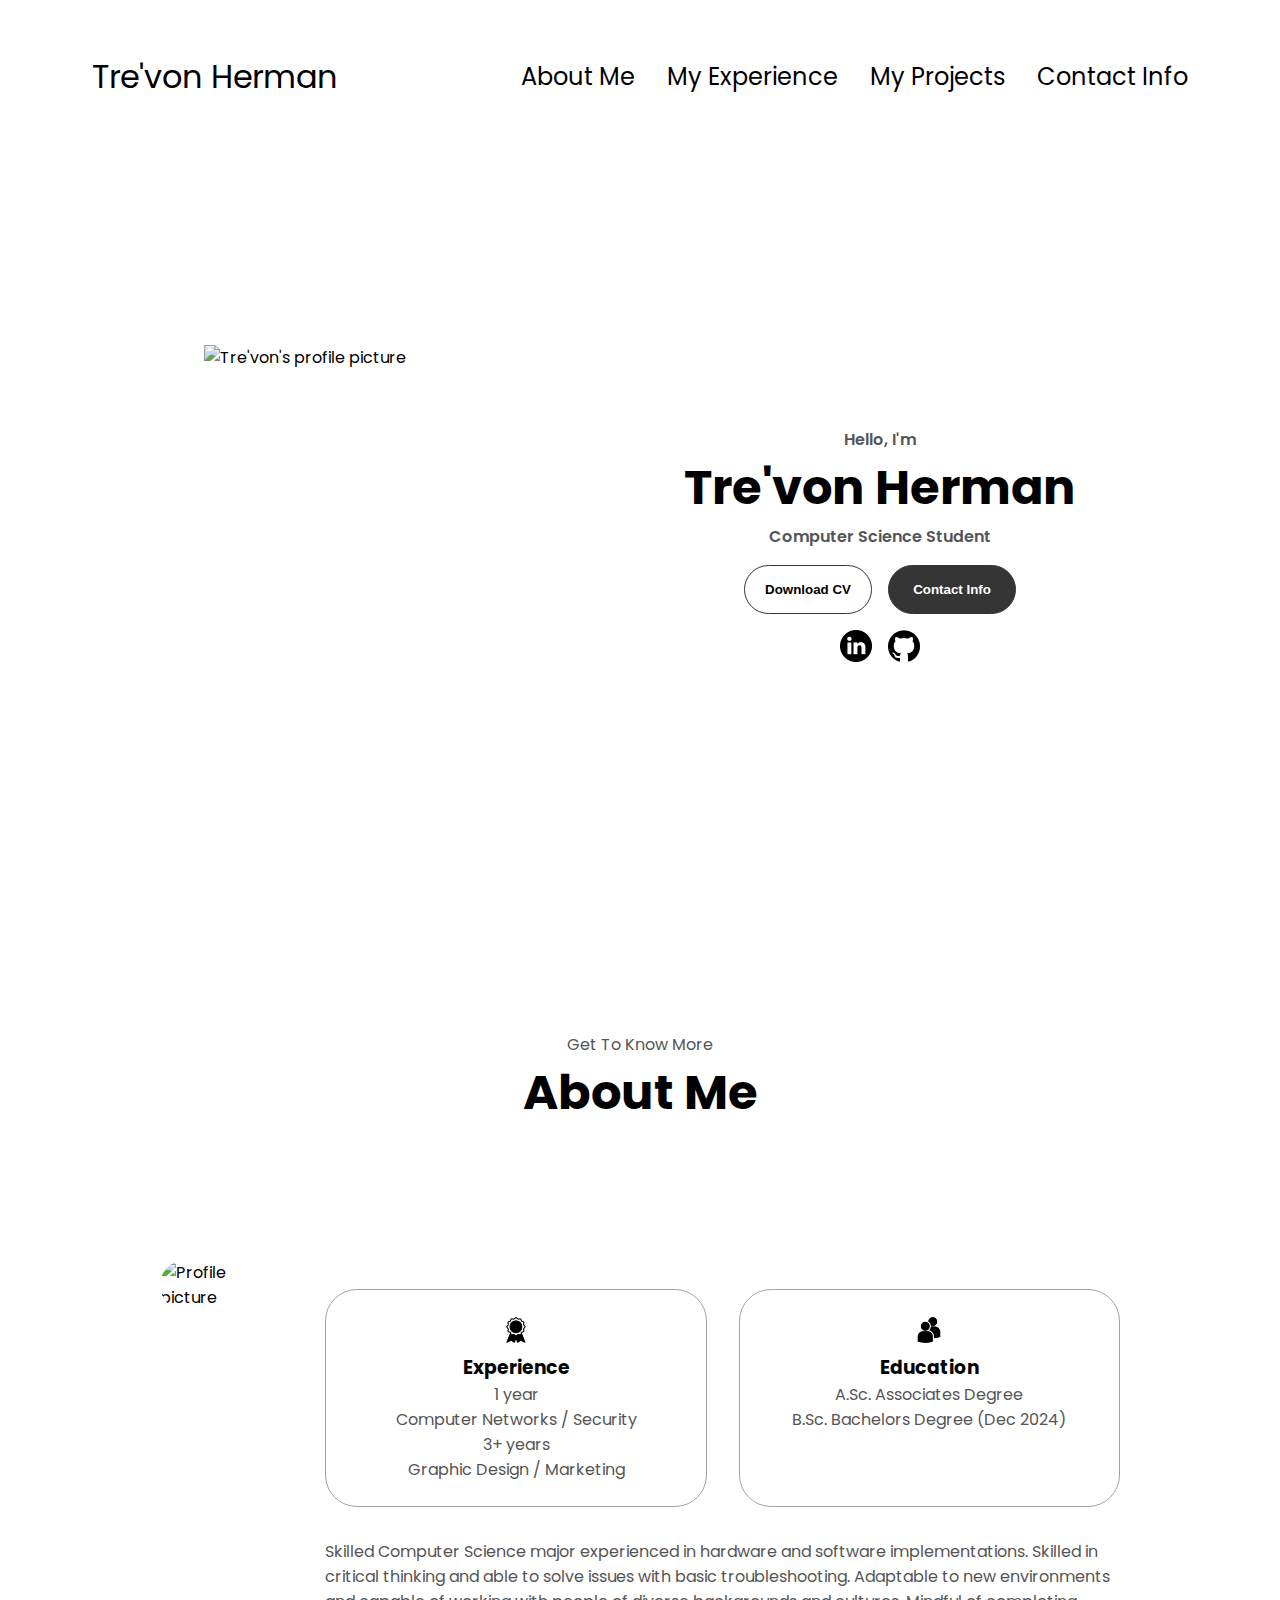
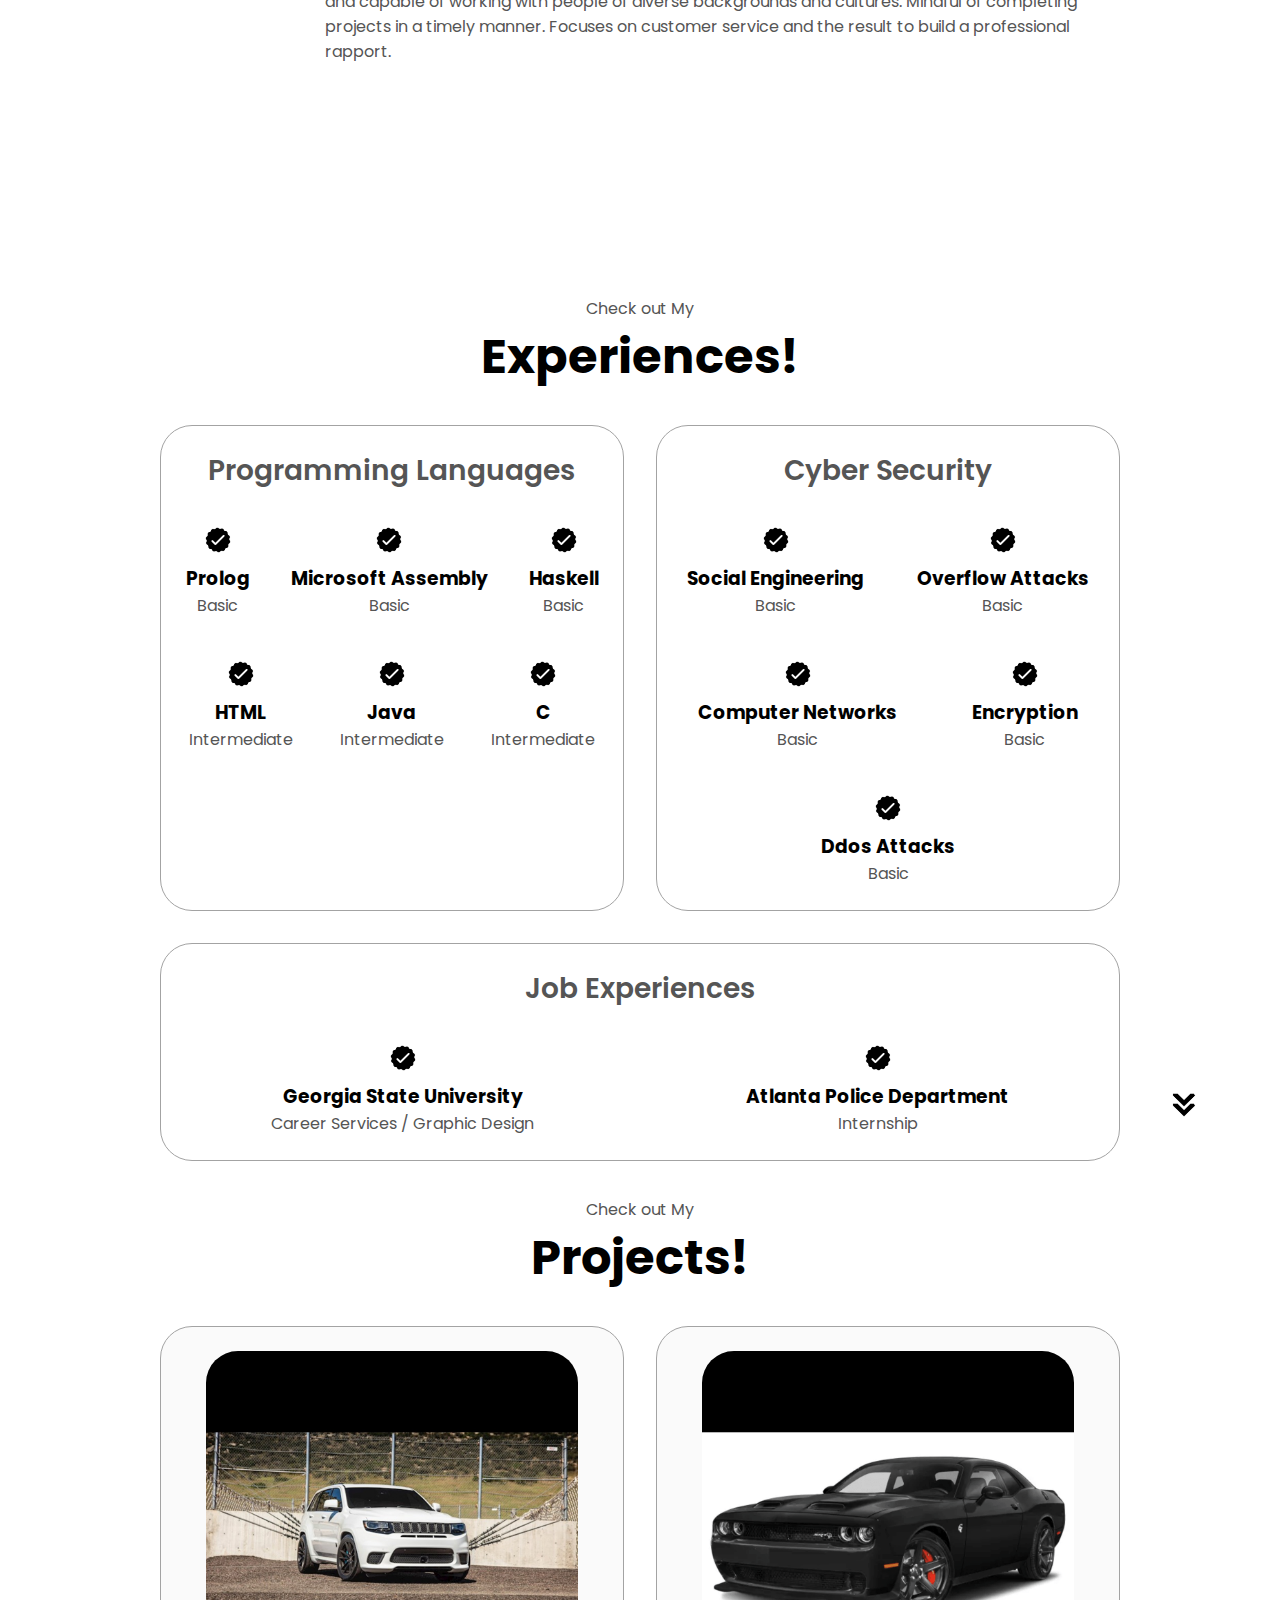
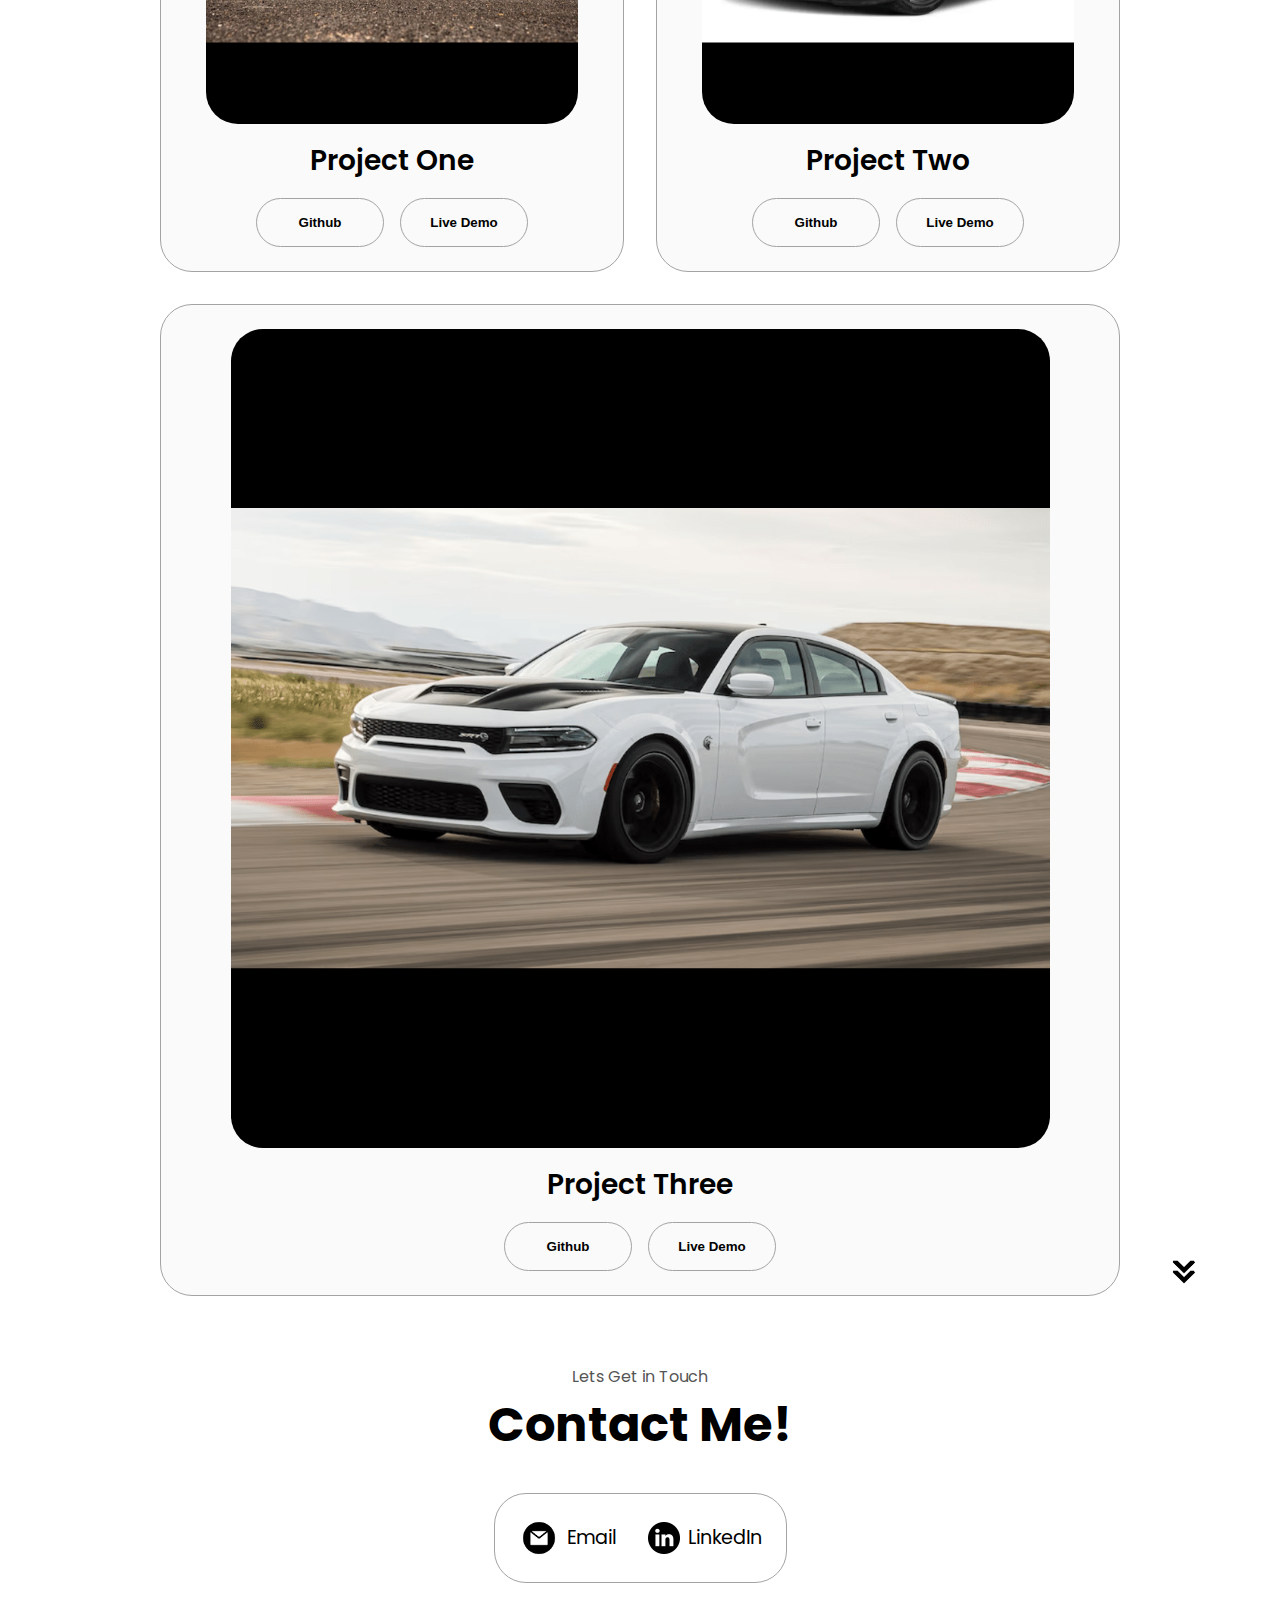
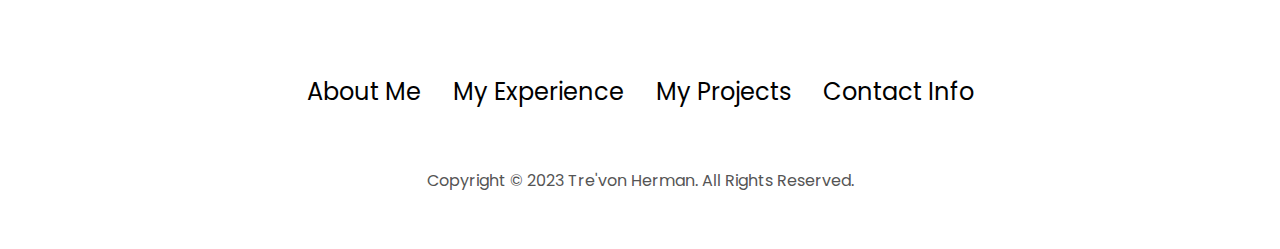
==== index.html @ 02bc2f8f "Almost finished" ====
<!DOCTYPE html>
<html lang="en">
  <head>
    <meta charset="UTF-8" />
    <meta http-equiv="X-UA-Compatible" content="IE=edge" />
    <meta name="viewport" content="width=device-width, initial-scale=1.0" />
    <title>My Portfolio</title>
    <link rel="stylesheet" href="style.css" />
    <link rel="stylesheet" href="mediaqueries.css" />
  </head>
  <body>
    <nav id="desktop-nav">
      <div class="logo">Tre'von Herman</div>
      <div>
        <ul class="nav-links">
          <li><a href="#about">About Me</a></li>
          <li><a href="#experience">My Experience</a></li>
          <li><a href="#projects">My Projects</a></li>
          <li><a href="#contact">Contact Info</a></li>
        </ul>
      </div>
    </nav>
    <nav id="hamburger-nav">
      <div class="logo">Tre'von Herman</div>
      <div class="hamburger-menu">
        <div class="hamburger-icon" onclick="toggleMenu()">
          <span></span>
          <span></span>
          <span></span>
        </div>
        <div class="menu-links">
          <li><a href="#about" onclick="toggleMenu()">About Me</a></li>
          <li><a href="#experience" onclick="toggleMenu()">My Experience</a></li>
          <li><a href="#projects" onclick="toggleMenu()">My Projects</a></li>
          <li><a href="#contact" onclick="toggleMenu()">Contact Info</a></li>
        </div>
      </div>
    </nav>
    <section id="profile">
      <div class="section__pic-container">
        <img src="./assets/profile-pic.png" alt="Tre'von's profile picture" />
      </div>
      <div class="section__text">
        <p class="section__text__p1">Hello, I'm</p>
        <h1 class="title">Tre'von Herman</h1>
        <p class="section__text__p2">Computer Science Student</p>
        <div class="btn-container">
          <button
            class="btn btn-color-2"
            onclick="window.open('./assets/resume-example.pdf')"
          >
            Download CV
          </button>
          <button class="btn btn-color-1" onclick="location.href='./#contact'">
            Contact Info
          </button>
        </div>
        <div id="socials-container">
          <img
            src="./assets/linkedin.png"
            alt="My LinkedIn profile"
            class="icon"
            onclick="location.href='https://www.linkedin.com/in/trevonherman/'"
          />
          <img
            src="./assets/github.png"
            alt="My Github"
            class="icon"
            onclick="location.href='https://github.com/TrevonH'"
          />
        </div>
      </div>
    </section>
    <section id="about">
      <p class="section__text__p1">Get To Know More</p>
      <h1 class="title">About Me</h1>
      <div class="section-container">
        <div class="section__pic-container">
          <img
            src="./assets/about-pic.png"
            alt="Profile picture"
            class="about-pic"
          />
        </div>
        <div class="about-details-container">
          <div class="about-containers">
            <div class="details-container">
              <img
                src="./assets/experience.png"
                alt="Experience icon"
                class="icon"
              />
              <h3>Experience</h3>
              <p>1 year <br />Computer Networks / Security</p>
              <p>3+ years <br />Graphic Design / Marketing</p>
            </div>
            <div class="details-container">
              <img
                src="./assets/education.png"
                alt="Education icon"
                class="icon"
              />
              <h3>Education</h3>
              <p>A.Sc. Associates Degree<br />B.Sc. Bachelors Degree (Dec 2024)</p>
            </div>
          </div>
          <div class="text-container">
            <p>
              Skilled Computer Science major experienced in hardware and software implementations.  Skilled in critical thinking and able to solve issues with basic troubleshooting.  Adaptable to new environments and capable of working with people of diverse backgrounds and cultures.  Mindful of completing projects in a timely manner. Focuses on customer service and the result to build a professional rapport.
            </p>
          </div>
        </div>
      </div>
      <img
        src="./assets/arrow.png"
        alt="Arrow icon"
        class="icon arrow"
        onclick="location.href='./#experience'"
      />
    </section>
    <section id="experience">
      <p class="section__text__p1">Check out My</p>
      <h1 class="title">Experiences!</h1>
      <div class="experience-details-container">
        <div class="about-containers">
          <div class="details-container">
            <h2 class="experience-sub-title">Programming Languages</h2>
            <div class="article-container">
              <article>
                <img
                  src="./assets/checkmark.png"
                  alt="Experience icon"
                  class="icon"
                />
                <div>
                  <h3>Prolog</h3>
                  <p>Basic</p>
                </div>
              </article>
              <article>
                <img
                  src="./assets/checkmark.png"
                  alt="Experience icon"
                  class="icon"
                />
                <div>
                  <h3>Microsoft Assembly</h3>
                  <p>Basic</p>
                </div>
              </article>
              <article>
                <img
                  src="./assets/checkmark.png"
                  alt="Experience icon"
                  class="icon"
                />
                <div>
                  <h3>Haskell</h3>
                  <p>Basic</p>
                </div>
              </article>
              <article>
                <img
                  src="./assets/checkmark.png"
                  alt="Experience icon"
                  class="icon"
                />
                <div>
                  <h3>HTML</h3>
                  <p>Intermediate</p>
                </div>
              </article>
              <article>
                <img
                  src="./assets/checkmark.png"
                  alt="Experience icon"
                  class="icon"
                />
                <div>
                  <h3>Java</h3>
                  <p>Intermediate</p>
                </div>
              </article>
              <article>
                <img
                  src="./assets/checkmark.png"
                  alt="Experience icon"
                  class="icon"
                />
                <div>
                  <h3>C</h3>
                  <p>Intermediate</p>
                </div>
            </article>
        </div>
      </div>
      
      <div class="details-container">
        <h2 class="experience-sub-title">Cyber Security</h2>
        <div class="article-container">
          <article>
            <img
              src="./assets/checkmark.png"
              alt="Experience icon"
              class="icon"
            />
            <div>
              <h3>Social Engineering</h3>
              <p>Basic</p>
            </div>
          </article>
          <article>
            <img
              src="./assets/checkmark.png"
              alt="Experience icon"
              class="icon"
            />
            <div>
              <h3>Overflow Attacks</h3>
              <p>Basic</p>
            </div>
          </article>
          <article>
            <img
              src="./assets/checkmark.png"
              alt="Experience icon"
              class="icon"
            />
            <div>
              <h3>Computer Networks</h3>
              <p>Basic</p>
            </div>
          </article>
          <article>
            <img
              src="./assets/checkmark.png"
              alt="Experience icon"
              class="icon"
            />
            <div>
                
              <h3>Encryption</h3>
              <p>Basic</p>
            </div>
          </article>
          <article>
            <img
              src="./assets/checkmark.png"
              alt="Experience icon"
              class="icon"
            />
            <div>
                
              <h3>Ddos Attacks</h3>
              <p>Basic</p>
            </div>
          </article>
            </div>
          </div>
        </article>
    </div>
  </div>
  
  <div class="details-container">
    <h2 class="experience-sub-title">Job Experiences</h2>
    <div class="article-container">
      <article>
        <img
          src="./assets/checkmark.png"
          alt="Experience icon"
          class="icon"
        />
        <div>
          <h3>Georgia State University</h3>
          <p>Career Services / Graphic Design</p>
        </div>
      </article>
      <article>
        <img
          src="./assets/checkmark.png"
          alt="Experience icon"
          class="icon"
        />
        <div>
          <h3>Atlanta Police Department</h3>
          <p>Internship</p>
        </div>
      </article>
      <!--  REMINDER TO MYSELF ADD FUTUTE JOBS HERE DONT FORGET     
      <article>
        <img
          src="./assets/checkmark.png"
          alt="Experience icon"
          class="icon"
        />
        <div>
          <h3>Future Job / Internship</h3>
          <p>N/A</p>
        </div>
      </article>
      <article>
        <img
          src="./assets/checkmark.png"
          alt="Experience icon"
          class="icon"
        />
        <div>
            
          <h3>Future Job / Internship</h3>
          <p>N/A</p>
        </div>
      </article> 
      -->
        </div>
      </div>
      <img
        src="./assets/arrow.png"
        alt="Arrow icon"
        class="icon arrow"
        onclick="location.href='./#projects'"
      />
    </section>
    <section id="projects">
      <p class="section__text__p1">Check out My</p>
      <h1 class="title">Projects!</h1>
      <div class="experience-details-container">
        <div class="about-containers">
          <div class="details-container color-container">
            <div class="article-container">
              <img
                src="./assets/project-1.png"
                alt="Project 1"
                class="project-img"
              />
            </div>
            <h2 class="experience-sub-title project-title">Project One</h2>
            <div class="btn-container">
              <button
                class="btn btn-color-2 project-btn"
                onclick="location.href='https://github.com/'"
              >
                Github
              </button>
              <button
                class="btn btn-color-2 project-btn"
                onclick="location.href='https://github.com/'"
              >
                Live Demo
              </button>
            </div>
          </div>
          <div class="details-container color-container">
            <div class="article-container">
              <img
                src="./assets/project-2.png"
                alt="Project 2"
                class="project-img"
              />
            </div>
            <h2 class="experience-sub-title project-title">Project Two</h2>
            <div class="btn-container">
              <button
                class="btn btn-color-2 project-btn"
                onclick="location.href='https://github.com/'"
              >
                Github
              </button>
              <button
                class="btn btn-color-2 project-btn"
                onclick="location.href='https://github.com/'"
              >
                Live Demo
              </button>
            </div>
          </div>
          <div class="details-container color-container">
            <div class="article-container">
              <img
                src="./assets/project-3.png"
                alt="Project 3"
                class="project-img"
              />
            </div>
            <h2 class="experience-sub-title project-title">Project Three</h2>
            <div class="btn-container">
              <button
                class="btn btn-color-2 project-btn"
                onclick="location.href='https://github.com/'"
              >
                Github
              </button>
              <button
                class="btn btn-color-2 project-btn"
                onclick="location.href='https://github.com/'"
              >
                Live Demo
              </button>
            </div>
          </div>
        </div>
      </div>
      <img
        src="./assets/arrow.png"
        alt="Arrow icon"
        class="icon arrow"
        onclick="location.href='./#contact'"
      />
    </section>
    <section id="contact">
      <p class="section__text__p1">Lets Get in Touch</p>
      <h1 class="title">Contact Me!</h1>
      <div class="contact-info-upper-container">
        <div class="contact-info-container">
          <img
            src="./assets/email.png"
            alt="Email icon"
            class="icon contact-icon email-icon"
          />
          <p><a href="mailto:work@trevonherman.com">Email</a></p>
        </div>
        <div class="contact-info-container">
          <img
            src="./assets/linkedin.png"
            alt="LinkedIn icon"
            class="icon contact-icon"
          />
          <p><a href="https://www.linkedin.com/in/trevonherman/">LinkedIn</a></p>
        </div>
      </div>
    </section>
    <footer>
      <nav>
        <div class="nav-links-container">
          <ul class="nav-links">
            <li><a href="#about">About Me</a></li>
            <li><a href="#experience">My Experience</a></li>
            <li><a href="#projects">My Projects</a></li>
            <li><a href="#contact">Contact Info</a></li>
          </ul>
        </div>
      </nav>
      <p>Copyright &#169; 2023 Tre'von Herman. All Rights Reserved.</p>
    </footer>
    <script src="script.js"></script>
  </body>
</html>
---- style.css ----
/* General */

  @import url('https://fonts.googleapis.com/css2?family=Poppins:wght@300;400;500;600&display=swap');


* {
    margin: 0;
    padding: 0;
}

body {
    font-family: 'Poppins', sans-serif;
}

html {
    scroll-behavior: smooth;
}

p {
    color: rgb(85, 85, 85);
}

/* Transistion */
 a, .btn {
    transition: all 300ms ease;
}

/* Navigation */

nav, 
.nav-links {
    display: flex;
}

nav {
    justify-content: space-around;
    align-items: center;
    height: 17vh; /* height from top of page */
}

.nav-links {
    gap: 2rem; /* rem unit of measurement (pixels)  default is 1*/
    list-style: none;
    font-size: 1.5rem; /* font size for top nav */
}

a {
    color: black;
    text-decoration: none;
    text-decoration: white;
}

a:hover {
    color: silver;
    text-decoration: underline;
    text-decoration-color: rgb(181, 181, 181);
}

.logo {
    font-size: 2rem;
}

.logo:hover {
    cursor: default;
}

/* Hamburger Menu */

#hamburger-nav {
    display: none;
  }
  
  .hamburger-menu {
    position: relative;
    display: inline-block;
  }
  
  .hamburger-icon {
    display: flex;
    flex-direction: column;
    justify-content: space-between;
    height: 24px;
    width: 30px;
    cursor: pointer;
  }
  
  .hamburger-icon span {
    width: 100%;
    height: 2px;
    background-color: black;
    transition: all 0.3 ease-in-out;
  }
  
  .menu-links {
    position: absolute;
    top: 100%;
    right: 0;
    background-color: white;
    width: fit-content;
    max-height: 0;
    overflow: hidden;
    transition: all 0.3 ease-in-out;
  }

  .menu-links a {
    display: block;
    padding: 10px;
    text-align: center;
    font-size: 1.5rem;
    color: black;
    text-decoration: none;
    transition: all 0.3 ease-in-out;
  }

  .menu-links li {
    list-style: none;
  }

  .menu-links.open {
    max-height: 350px;
  }

  .hamburger-icon.open span:first-child {
    transform: rotate(45deg) translate(10px, 5px);
  }

  .hamburger-icon.open span:nth-child(2) {
    opacity: 0;
  }

  .hamburger-icon.open span:last-child {
    transform: rotate(-45deg) translate(10px, -5px);
  }

  .hamburger-icon span:first-child {
    transform: none;
  }

  .hamburger-icon span:first-child {
    opacity: 1;
  }

  .hamburger-icon span:first-child {
    transform: none;
  }

/* Sections */

section {
    padding-top: 4vh;
    height: 96vh;
    margin: 0 10rem;
    box-sizing: border-box;
    min-height: fit-content;
}

.section-container {
    display: flex;
}

/* Profile */

#profile {
    display: flex;
    justify-content: center;
    gap: 5rem;
    height: 80vh;
}

.section__pic__container {
    display: flex;
    height: 400px;
    width: 400px;
    margin: auto 0;
}

.section__text {
    align-self: center;
    text-align: center;
}

.section__text p {
    font-weight: 600;
}

.section__text__p1 {
    text-align: center;
}

.section__text__p2 {
    font-size: 1.75;
    margin-bottom: 1rem;
}

.title {
    font-size: 3rem;
    text-align: center;
}

#socials-container {
    display: flex;
    justify-content: center;
    margin-top: 1rem;
    gap: 1rem;
}

/* ICONS */

.icon {
    cursor: pointer;
    height: 2rem;
  }
  
  /* BUTTONS */
  
  .btn-container {
    display: flex;
    justify-content: center;
    gap: 1rem;
  }
  
  .btn {
    font-weight: 600;
    transition: all 300ms ease;
    padding: 1rem;
    width: 8rem;
    border-radius: 2rem;
  }
  
  .btn-color-1,
  .btn-color-2 {
    border: rgb(53, 53, 53) 0.1rem solid;
  }
  
  .btn-color-1:hover,
  .btn-color-2:hover {
    cursor: pointer;
  }
  
  .btn-color-1,
  .btn-color-2:hover {
    background: rgb(53, 53, 53);
    color: white;
  }
  
  .btn-color-1:hover {
    background: rgb(0, 0, 0);
  }
  
  .btn-color-2 {
    background: none;
  }
  
  .btn-color-2:hover {
    border: rgb(255, 255, 255) 0.1rem solid;
  }
  
  .btn-container {
    gap: 1rem;
  }
  */
  /* ABOUT SECTION */
  
  #about {
    position: relative;
  }
  
  .about-containers {
    gap: 2rem;
    margin-bottom: 2rem;
    margin-top: 2rem;
  }
  
  .about-details-container {
    justify-content: center;
    flex-direction: column;
  }
  
  .about-containers,
  .about-details-container {
    display: flex;
  }
  
  .about-pic {
    border-radius: 2rem;
  }
  
  .arrow {
    position: absolute;
    right: -5rem;
    bottom: 2.5rem;
  }
  
  .details-container {
    padding: 1.5rem;
    flex: 1;
    background: white;
    border-radius: 2rem;
    border: rgb(53, 53, 53) 0.1rem solid;
    border-color: rgb(163, 163, 163);
    text-align: center;
  }
  
  .section-container {
    gap: 4rem;
    height: 80%;
  }
  
  .section__pic-container {
    height: 400px;
    width: 400px;
    margin: auto 0;
  }
  
  /* EXPERIENCE SECTION */
#experience {
    position: relative;
}

.experience-sub-title {
    color: rgb(85, 85, 85);
    font-weight: 600;
    font-size: 1.75rem;
    margin-bottom: 2rem;
}

.experience-details-container {
    display: flex;
    justify-content: center;
    flex-direction: column;
    align-items: center;
}

.article-container {
    display: flex;
    flex-wrap: wrap;
    justify-content: space-around;
    gap: 2.5rem;
}

article {
    display: flex;
    flex-direction: column; /* Stack items vertically */
    align-items: center; /* Center items horizontally */
    gap: 0.5rem;
}

article .icon {
    /* Icon style (unchanged) */
    cursor: default;
}

  /* PROJECTS SECTION */
  
  #projects {
    position: relative;
  }
  
  .color-container {
    border-color: rgb(163, 163, 163);
    background: rgb(250, 250, 250);
  }
  
  .project-img {
    border-radius: 2rem;
    width: 90%;
    height: 90%;
  }
  
  .project-title {
    margin: 1rem;
    color: black;
  }
  
  .project-btn {
    color: black;
    border-color: rgb(163, 163, 163);
  }
  
  /* CONTACT */
  
  #contact {
    display: flex;
    justify-content: center;
    flex-direction: column;
    height: 70vh;
  }
  
  .contact-info-upper-container {
    display: flex;
    justify-content: center;
    border-radius: 2rem;
    border: rgb(53, 53, 53) 0.1rem solid;
    border-color: rgb(163, 163, 163);
    background: (250, 250, 250);
    margin: 2rem auto;
    padding: 0.5rem;
  }
  
  .contact-info-container {
    display: flex;
    align-items: center;
    justify-content: center;
    gap: 0.5rem;
    margin: 1rem;
  }
  
  .contact-info-container p {
    font-size: larger;
  }
  
  .contact-icon {
    cursor: default;
  }
  
  .email-icon {
    height: 2.5rem;
  }
  
  /* FOOTER SECTION */
  
  footer {
    height: 26vh;
    margin: 0 1rem;
  }
  
  footer p {
    text-align: center;
  }
---- mediaqueries.css ----
@media screen and (max-width: 1400px) {
    #profile {
      height: 83vh;
      margin-bottom: 6rem;
    }
    .about-containers {
      flex-wrap: wrap;
    }
    #contact,
    #projects {
      height: fit-content;
    }
  }
  
  @media screen and (max-width: 1200px) {
    #desktop-nav {
      display: none;
    }
    #hamburger-nav {
      display: flex;
    }
    #experience,
    .experience-details-container {
      margin-top: 2rem;
    }
    #profile,
    .section-container {
      display: block;
    }
    .arrow {
      display: none;
    }
    section,
    .section-container {
      height: fit-content;
    }
    section {
      margin: 0 5%;
    }
    .section__pic-container {
      width: 275px;
      height: 275px;
      margin: 0 auto 2rem;
    }
    .about-containers {
      margin-top: 0;
    }
  }
  
  @media screen and (max-width: 600px) {
    #contact,
    footer {
      height: 40vh;
    }
    #profile {
      height: 83vh;
      margin-bottom: 0;
    }
    article {
      font-size: 1rem;
    }
    footer nav {
      height: fit-content;
      margin-bottom: 2rem;
    }
    .about-containers,
    .contact-info-upper-container,
    .btn-container {
      flex-wrap: wrap;
    }
    .contact-info-container {
      margin: 0;
    }
    .contact-info-container p,
    .nav-links li a {
      font-size: 1rem;
    }
    .experience-sub-title {
      font-size: 1.25rem;
    }
    .logo {
      font-size: 1.5rem;
    }
    .nav-links {
      flex-direction: column;
      gap: 0.5rem;
      text-align: center;
    }
    .section__pic-container {
      width: auto;
      height: 46vw;
      justify-content: center;
    }
    .section__text__p2 {
      font-size: 1.25rem;
    }
    .title {
      font-size: 2rem;
    }
    .text-container {
      text-align: justify;
    }
  }
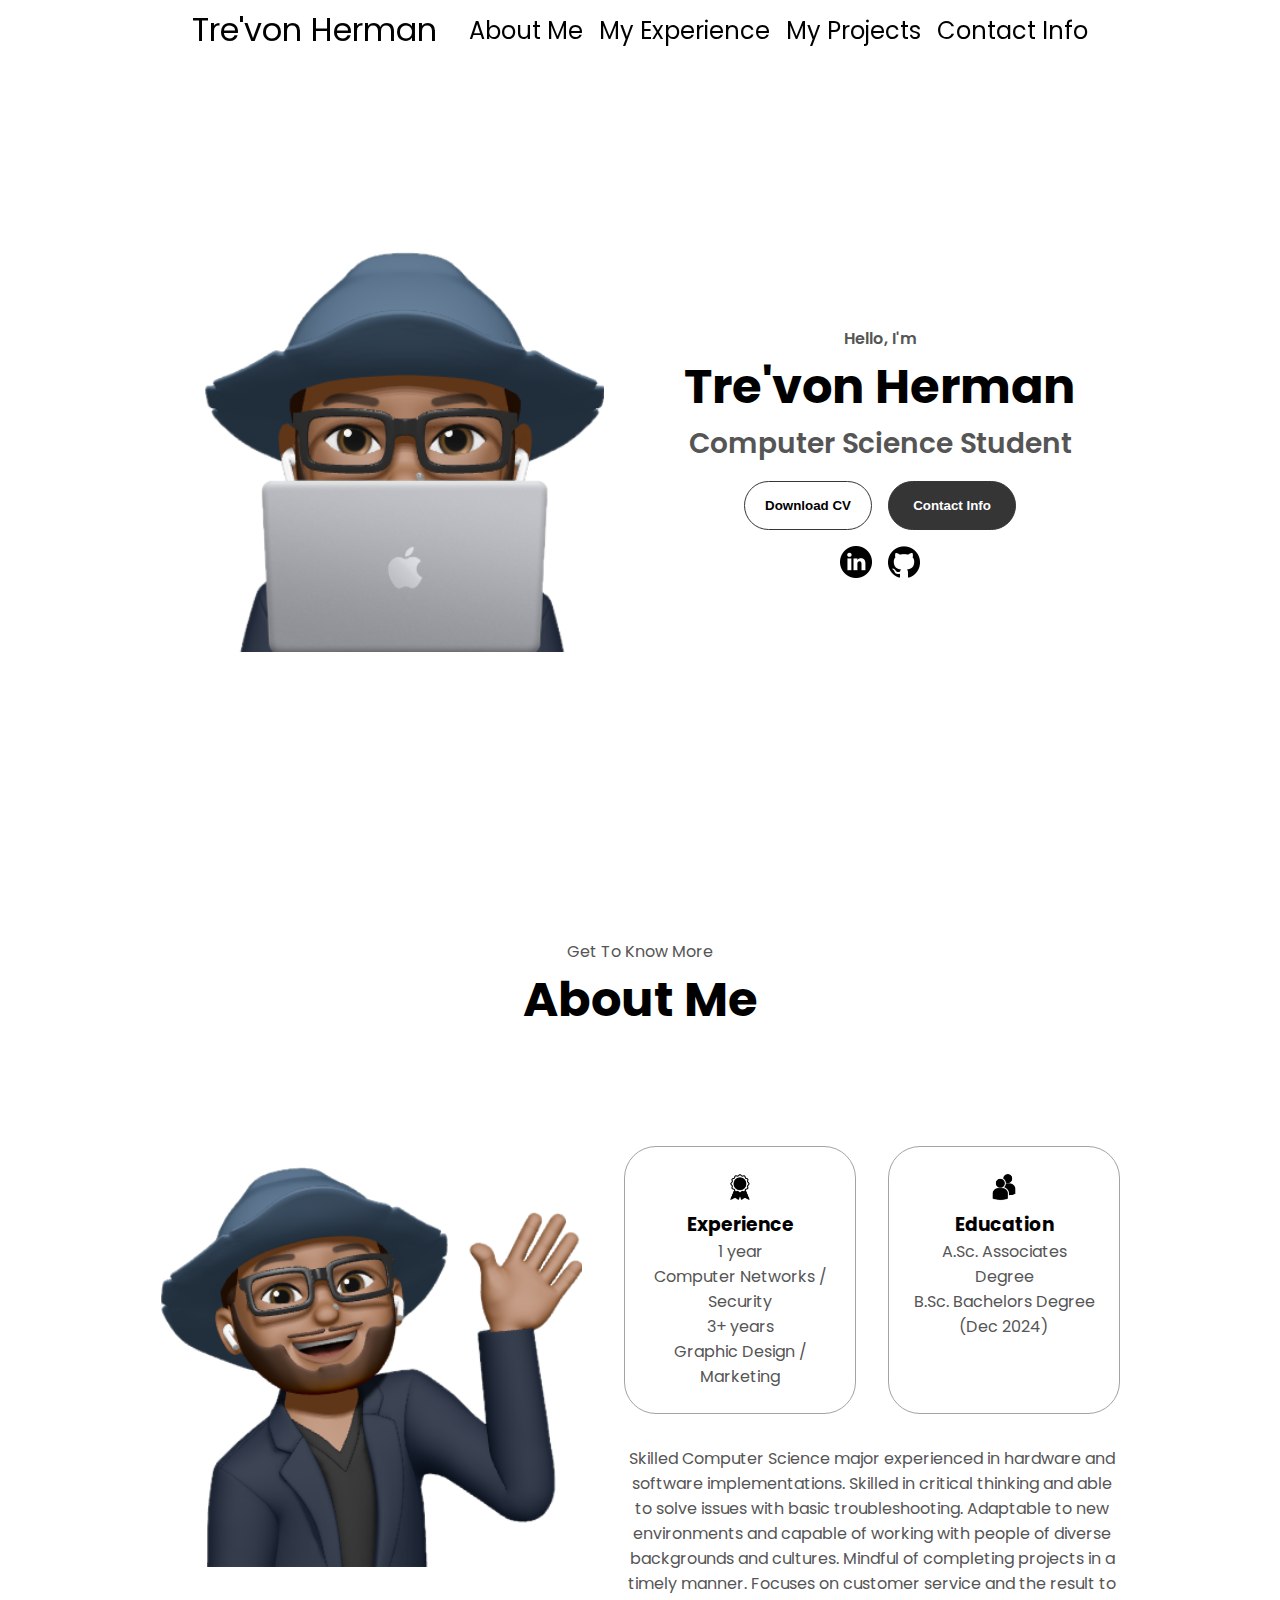
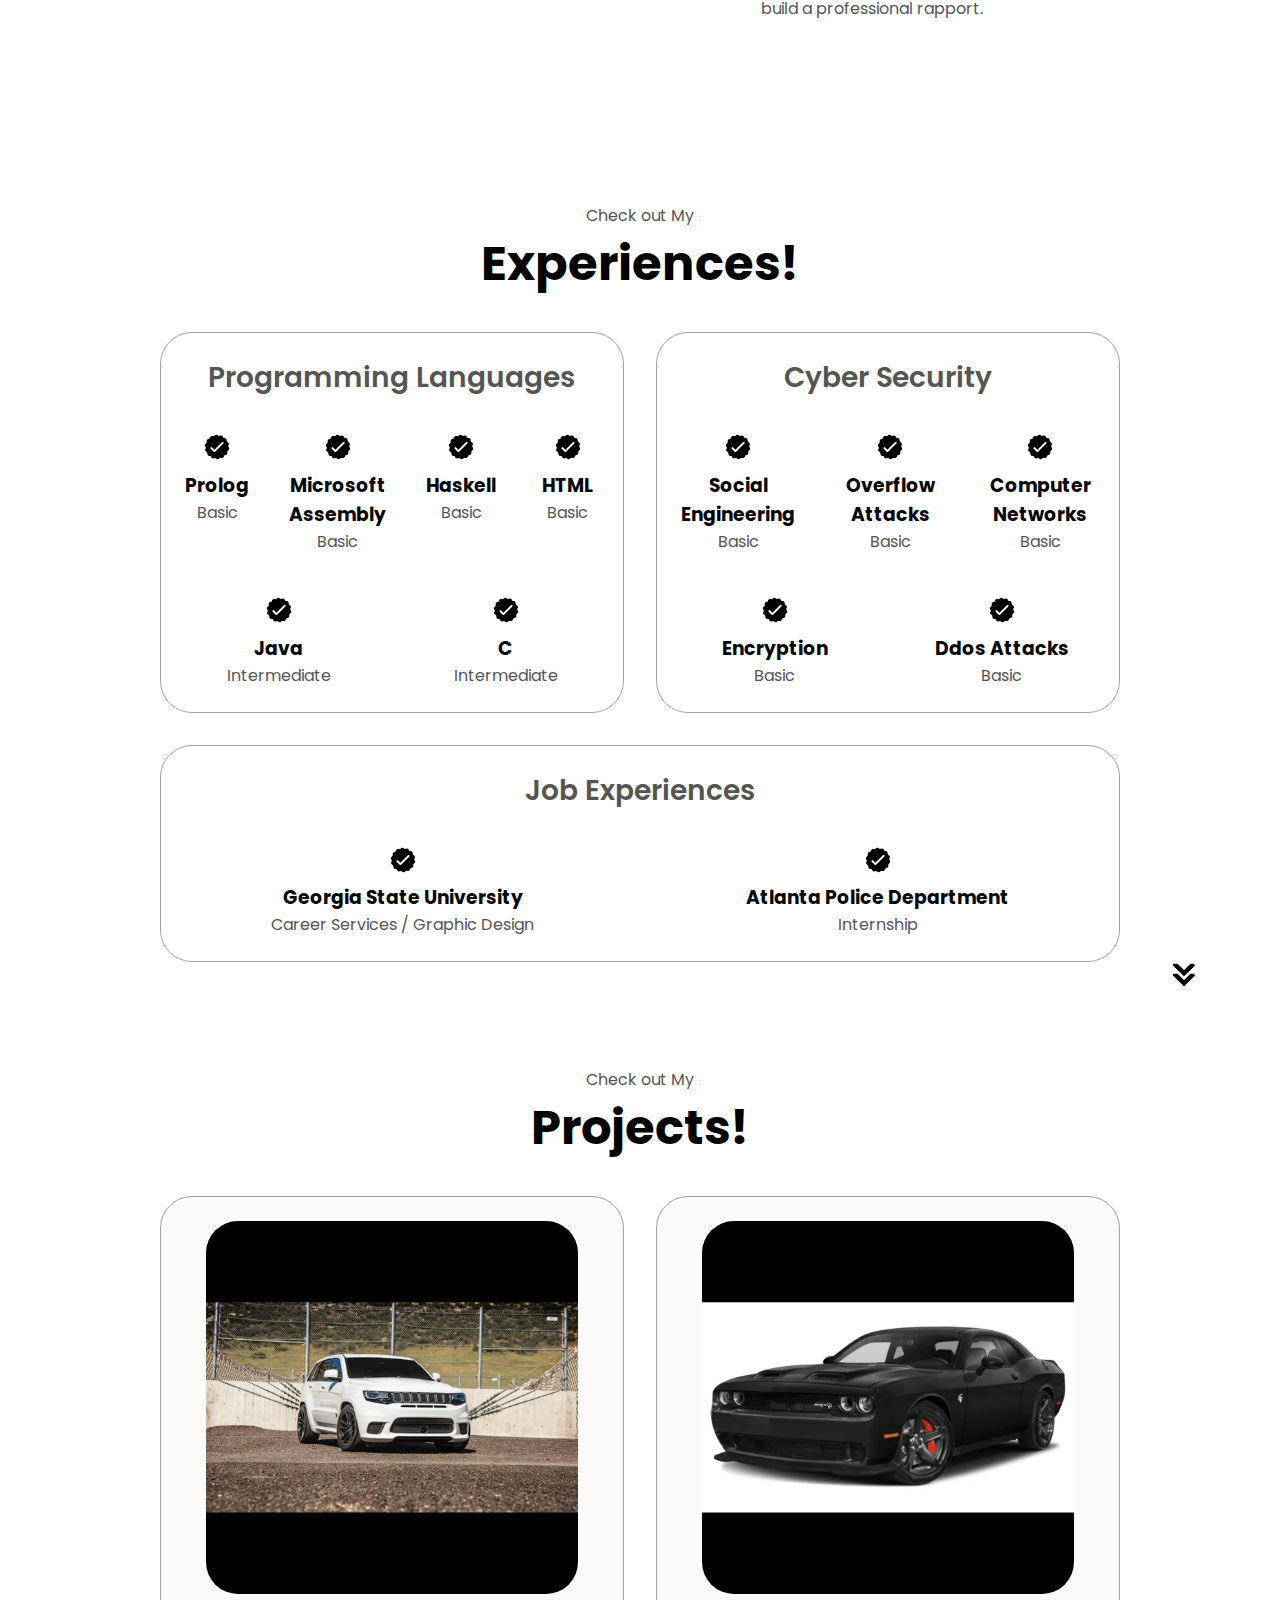
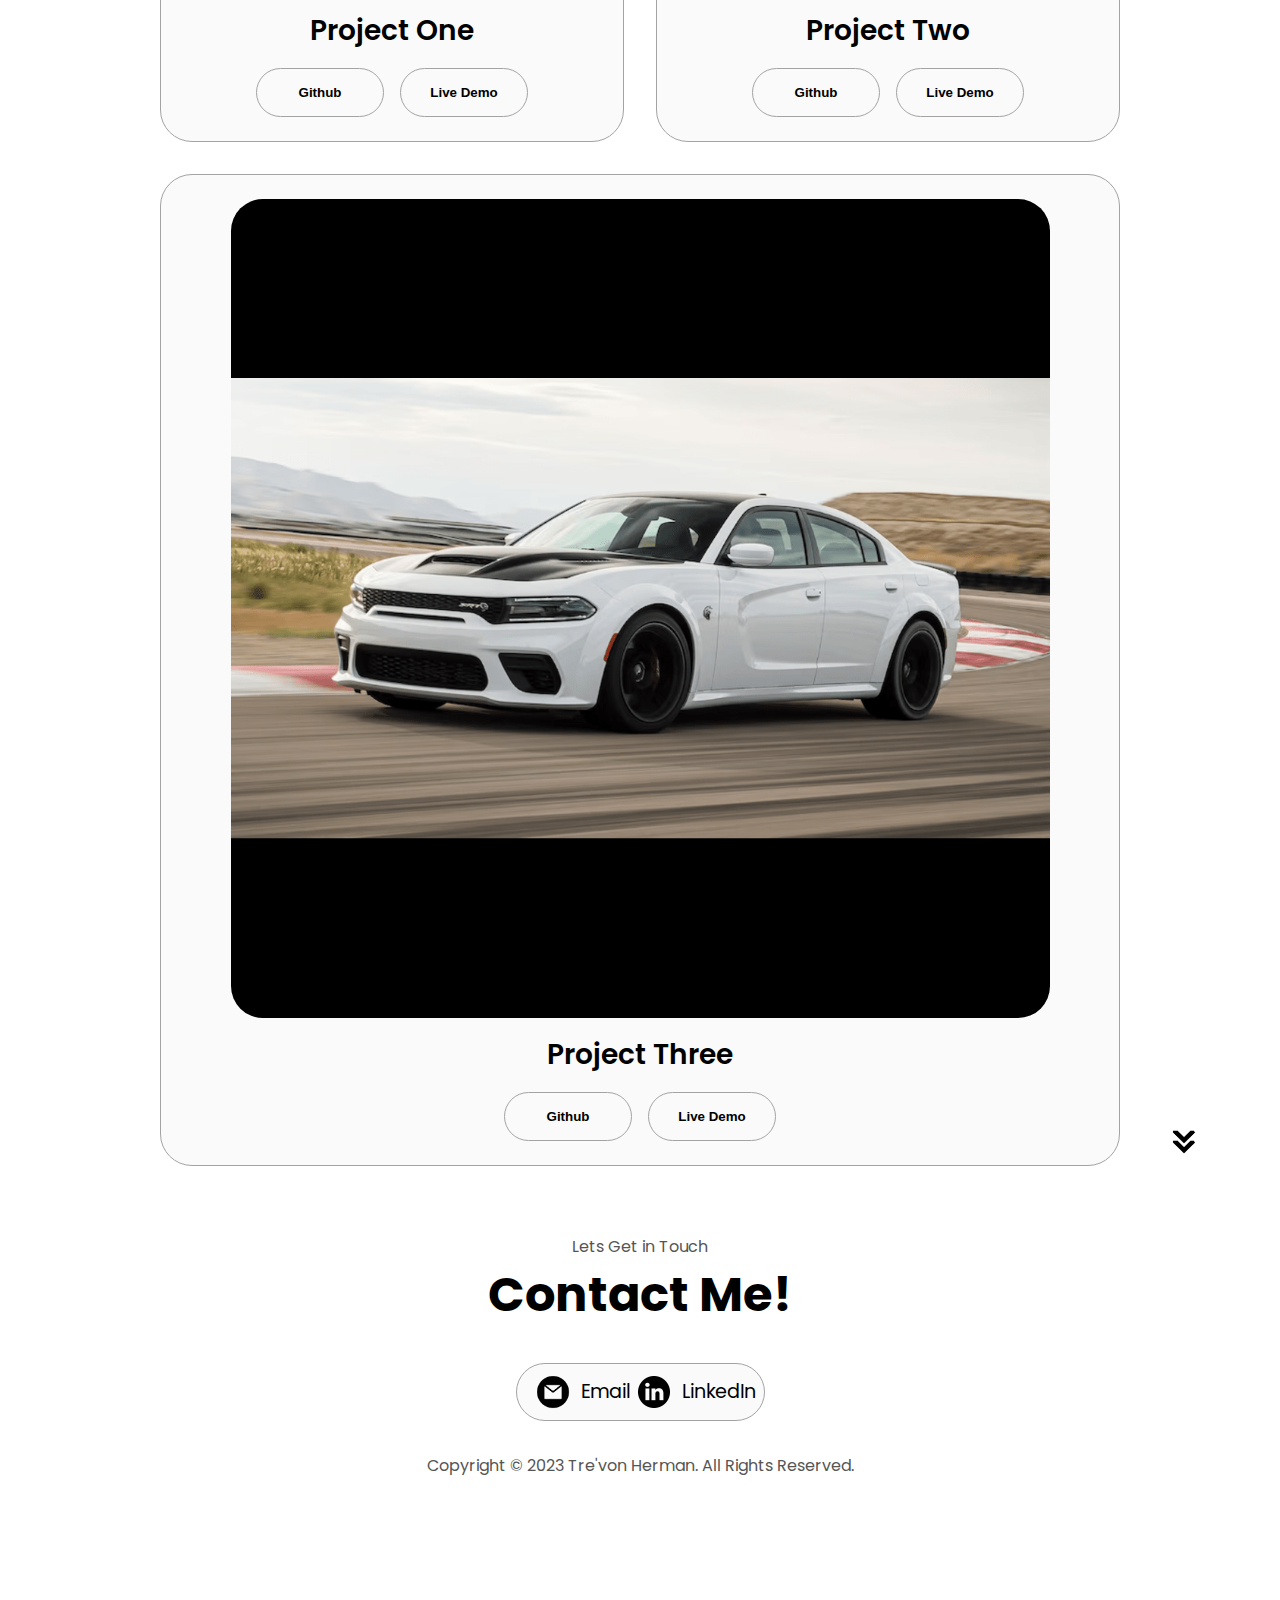
==== commit 88aed7e2: "Update 1.1" ====
--- a/index.html
+++ b/index.html
@@ -9,33 +9,44 @@
     <link rel="stylesheet" href="mediaqueries.css" />
   </head>
   <body>
-    <nav id="desktop-nav">
-      <div class="logo">Tre'von Herman</div>
-      <div>
+<!-- Desktop Navigation -->
+<nav id="desktop-nav">
+    <div class="nav-container">
+        <div class="logo">Tre'von Herman</div> 
         <ul class="nav-links">
-          <li><a href="#about">About Me</a></li>
-          <li><a href="#experience">My Experience</a></li>
-          <li><a href="#projects">My Projects</a></li>
-          <li><a href="#contact">Contact Info</a></li>
+            <li><a href="#about">About Me</a></li>
+            <li><a href="#experience">My Experience</a></li>
+            <li><a href="#projects">My Projects</a></li>
+            <li><a href="#contact">Contact Info</a></li>
         </ul>
-      </div>
-    </nav>
-    <nav id="hamburger-nav">
-      <div class="logo">Tre'von Herman</div>
-      <div class="hamburger-menu">
+    </div>
+</nav>
+<!-- Hamburger Navigation -->
+<nav id="hamburger-nav">
+    <div class="logo">Tre'von Herman's Portfolio</div>
+    <div class="hamburger-menu">
         <div class="hamburger-icon" onclick="toggleMenu()">
-          <span></span>
-          <span></span>
-          <span></span>
+            <span></span>
+            <span></span>
+            <span></span>
         </div>
         <div class="menu-links">
-          <li><a href="#about" onclick="toggleMenu()">About Me</a></li>
-          <li><a href="#experience" onclick="toggleMenu()">My Experience</a></li>
-          <li><a href="#projects" onclick="toggleMenu()">My Projects</a></li>
-          <li><a href="#contact" onclick="toggleMenu()">Contact Info</a></li>
-        </div>
-      </div>
-    </nav>
+            <ul>
+                <li><a href="#about" onclick="toggleMenu()">About Me</a></li>
+                <li><a href="#experience" onclick="toggleMenu()">My Experience</a></li>
+                <li><a href="#projects" onclick="toggleMenu()">My Projects</a></li>
+                <li><a href="#contact" onclick="toggleMenu()">Contact Info</a></li>
+            </ul>
+        </div>
+    </div>
+</nav>
+      <!-- JavaScript function to toggle the menu -->
+      <script>
+        function toggleMenu() {
+          var menuLinks = document.querySelector(".menu-links");
+          menuLinks.classList.toggle("open");
+        }
+      </script>
     <section id="profile">
       <div class="section__pic-container">
         <img src="./assets/profile-pic.png" alt="Tre'von's profile picture" />
@@ -47,7 +58,7 @@
         <div class="btn-container">
           <button
             class="btn btn-color-2"
-            onclick="window.open('./assets/resume-example.pdf')"
+            onclick="window.open('./assets/Trevon-Herman-Resume-2023.pdf')"
           >
             Download CV
           </button>
@@ -72,195 +83,192 @@
       </div>
     </section>
     <section id="about">
-      <p class="section__text__p1">Get To Know More</p>
-      <h1 class="title">About Me</h1>
-      <div class="section-container">
-        <div class="section__pic-container">
-          <img
-            src="./assets/about-pic.png"
-            alt="Profile picture"
-            class="about-pic"
-          />
-        </div>
-        <div class="about-details-container">
-          <div class="about-containers">
-            <div class="details-container">
-              <img
-                src="./assets/experience.png"
-                alt="Experience icon"
-                class="icon"
-              />
-              <h3>Experience</h3>
-              <p>1 year <br />Computer Networks / Security</p>
-              <p>3+ years <br />Graphic Design / Marketing</p>
-            </div>
-            <div class="details-container">
-              <img
-                src="./assets/education.png"
-                alt="Education icon"
-                class="icon"
-              />
-              <h3>Education</h3>
-              <p>A.Sc. Associates Degree<br />B.Sc. Bachelors Degree (Dec 2024)</p>
-            </div>
+        <p class="section__text__p1">Get To Know More</p>
+        <h1 class="title">About Me</h1>
+        <div class="section-container">
+          <div class="section__pic-container">
+            <img
+              src="./assets/about-pic.png"
+              alt="Profile picture"
+              class="about-pic"
+            />
           </div>
-          <div class="text-container">
-            <p>
-              Skilled Computer Science major experienced in hardware and software implementations.  Skilled in critical thinking and able to solve issues with basic troubleshooting.  Adaptable to new environments and capable of working with people of diverse backgrounds and cultures.  Mindful of completing projects in a timely manner. Focuses on customer service and the result to build a professional rapport.
-            </p>
-          </div>
-        </div>
-      </div>
-      <img
-        src="./assets/arrow.png"
-        alt="Arrow icon"
-        class="icon arrow"
-        onclick="location.href='./#experience'"
-      />
-    </section>
-    <section id="experience">
-      <p class="section__text__p1">Check out My</p>
-      <h1 class="title">Experiences!</h1>
-      <div class="experience-details-container">
-        <div class="about-containers">
-          <div class="details-container">
-            <h2 class="experience-sub-title">Programming Languages</h2>
-            <div class="article-container">
-              <article>
+          <div class="about-details-container">
+            <div class="about-containers">
+              <div class="details-container">
                 <img
-                  src="./assets/checkmark.png"
+                  src="./assets/experience.png"
                   alt="Experience icon"
                   class="icon"
                 />
-                <div>
-                  <h3>Prolog</h3>
-                  <p>Basic</p>
-                </div>
-              </article>
-              <article>
+                <h3>Experience</h3>
+                <p> 1 year <br />Computer Networks / Security</p>
+                <p> 3+ years <br />Graphic Design / Marketing</p>
+              </div>
+              <div class="details-container">
                 <img
-                  src="./assets/checkmark.png"
-                  alt="Experience icon"
+                  src="./assets/education.png"
+                  alt="Education icon"
                   class="icon"
                 />
-                <div>
-                  <h3>Microsoft Assembly</h3>
-                  <p>Basic</p>
+                <h3>Education</h3>
+                <p>A.Sc. Associates Degree<br />B.Sc. Bachelors Degree (Dec 2024)</p>
+              </div>
+            </div>
+            <div class="text-container">
+                <p style="text-align: center;">
+                Skilled Computer Science major experienced in hardware and software implementations. Skilled in critical thinking and able to solve issues with basic troubleshooting. Adaptable to new environments and capable of working with people of diverse backgrounds and cultures. Mindful of completing projects in a timely manner. Focuses on customer service and the result to build a professional rapport.
+              </p>
+            </div>
+          </div>
+        </div>
+        <img
+          src="./assets/arrow.png"
+          alt="Arrow icon"
+          class="icon arrow"
+          onclick="location.href='./#experience'"
+        />
+      </section>
+    <section id="experience">
+        <p class="section__text__p1">Check out My</p>
+        <h1 class="title">Experiences!</h1>
+        <div class="experience-details-container">
+            <div class="about-containers">
+                <div class="details-container">
+                    <h2 class="experience-sub-title">Programming Languages</h2>
+                    <div class="article-container">
+                        <article class="grid-item">
+                            <img
+                                src="./assets/checkmark.png"
+                                alt="Experience icon"
+                                class="icon"
+                            />
+                            <div>
+                                <h3>Prolog</h3>
+                                <p>Basic</p>
+                            </div>
+                        </article>
+                        <article class="grid-item">
+                            <img
+                                src="./assets/checkmark.png"
+                                alt="Experience icon"
+                                class="icon"
+                            />
+                            <div>
+                                <h3>Microsoft Assembly</h3>
+                                <p>Basic</p>
+                            </div>
+                        </article>
+                        <article class="grid-item">
+                            <img
+                                src="./assets/checkmark.png"
+                                alt="Experience icon"
+                                class="icon"
+                            />
+                            <div>
+                                <h3>Haskell</h3>
+                                <p>Basic</p>
+                            </div>
+                        </article>
+                        <article class="grid-item">
+                            <img
+                                src="./assets/checkmark.png"
+                                alt="Experience icon"
+                                class="icon"
+                            />
+                            <div>
+                                <h3>HTML</h3>
+                                <p>Basic</p>
+                            </div>
+                        </article>
+                        <article class="grid-item">
+                            <img
+                                src="./assets/checkmark.png"
+                                alt="Experience icon"
+                                class="icon"
+                            />
+                            <div>
+                                <h3>Java</h3>
+                                <p>Intermediate</p>
+                            </div>
+                        </article>
+                        <article class="grid-item">
+                            <img
+                                src="./assets/checkmark.png"
+                                alt="Experience icon"
+                                class="icon"
+                            />
+                            <div>
+                                <h3>C</h3>
+                                <p>Intermediate</p>
+                            </div>
+                        </article>
+                        <!-- Add more articles for programming languages here -->
+                    </div>
                 </div>
-              </article>
-              <article>
-                <img
-                  src="./assets/checkmark.png"
-                  alt="Experience icon"
-                  class="icon"
-                />
-                <div>
-                  <h3>Haskell</h3>
-                  <p>Basic</p>
+                <div class="details-container">
+                    <h2 class="experience-sub-title">Cyber Security</h2>
+                    <div class="article-container">
+                        <article class="grid-item">
+                            <img
+                                src="./assets/checkmark.png"
+                                alt="Experience icon"
+                                class="icon"
+                            />
+                            <div>
+                                <h3>Social Engineering</h3>
+                                <p>Basic</p>
+                            </div>
+                        </article>
+                        <article class="grid-item">
+                            <img
+                                src="./assets/checkmark.png"
+                                alt="Experience icon"
+                                class="icon"
+                            />
+                            <div>
+                                <h3>Overflow Attacks</h3>
+                                <p>Basic</p>
+                            </div>
+                        </article>
+                        <article class="grid-item">
+                            <img
+                                src="./assets/checkmark.png"
+                                alt="Experience icon"
+                                class="icon"
+                            />
+                            <div>
+                                <h3>Computer Networks</h3>
+                                <p>Basic</p>
+                            </div>
+                        </article>
+                        <article class="grid-item">
+                            <img
+                                src="./assets/checkmark.png"
+                                alt="Experience icon"
+                                class="icon"
+                            />
+                            <div>
+                                <h3>Encryption</h3>
+                                <p>Basic</p>
+                            </div>
+                        </article>
+                        <article class="grid-item">
+                            <img
+                                src="./assets/checkmark.png"
+                                alt="Experience icon"
+                                class="icon"
+                            />
+                            <div>
+                                <h3>Ddos Attacks</h3>
+                                <p>Basic</p>
+                            </div>
+                        </article>
+                        <!-- Add more articles for cyber security topics here -->
+                    </div>
                 </div>
-              </article>
-              <article>
-                <img
-                  src="./assets/checkmark.png"
-                  alt="Experience icon"
-                  class="icon"
-                />
-                <div>
-                  <h3>HTML</h3>
-                  <p>Intermediate</p>
-                </div>
-              </article>
-              <article>
-                <img
-                  src="./assets/checkmark.png"
-                  alt="Experience icon"
-                  class="icon"
-                />
-                <div>
-                  <h3>Java</h3>
-                  <p>Intermediate</p>
-                </div>
-              </article>
-              <article>
-                <img
-                  src="./assets/checkmark.png"
-                  alt="Experience icon"
-                  class="icon"
-                />
-                <div>
-                  <h3>C</h3>
-                  <p>Intermediate</p>
-                </div>
-            </article>
-        </div>
-      </div>
-      
-      <div class="details-container">
-        <h2 class="experience-sub-title">Cyber Security</h2>
-        <div class="article-container">
-          <article>
-            <img
-              src="./assets/checkmark.png"
-              alt="Experience icon"
-              class="icon"
-            />
-            <div>
-              <h3>Social Engineering</h3>
-              <p>Basic</p>
-            </div>
-          </article>
-          <article>
-            <img
-              src="./assets/checkmark.png"
-              alt="Experience icon"
-              class="icon"
-            />
-            <div>
-              <h3>Overflow Attacks</h3>
-              <p>Basic</p>
-            </div>
-          </article>
-          <article>
-            <img
-              src="./assets/checkmark.png"
-              alt="Experience icon"
-              class="icon"
-            />
-            <div>
-              <h3>Computer Networks</h3>
-              <p>Basic</p>
-            </div>
-          </article>
-          <article>
-            <img
-              src="./assets/checkmark.png"
-              alt="Experience icon"
-              class="icon"
-            />
-            <div>
-                
-              <h3>Encryption</h3>
-              <p>Basic</p>
-            </div>
-          </article>
-          <article>
-            <img
-              src="./assets/checkmark.png"
-              alt="Experience icon"
-              class="icon"
-            />
-            <div>
-                
-              <h3>Ddos Attacks</h3>
-              <p>Basic</p>
-            </div>
-          </article>
-            </div>
-          </div>
-        </article>
-    </div>
-  </div>
-  
+            </div>
+        </div>
   <div class="details-container">
     <h2 class="experience-sub-title">Job Experiences</h2>
     <div class="article-container">
@@ -328,7 +336,7 @@
           <div class="details-container color-container">
             <div class="article-container">
               <img
-                src="./assets/project-1.png"
+                src="./assets/project1.png"
                 alt="Project 1"
                 class="project-img"
               />
@@ -337,22 +345,16 @@
             <div class="btn-container">
               <button
                 class="btn btn-color-2 project-btn"
-                onclick="location.href='https://github.com/'"
-              >
-                Github
-              </button>
-              <button
-                class="btn btn-color-2 project-btn"
-                onclick="location.href='https://github.com/'"
-              >
-                Live Demo
-              </button>
+                onclick="location.href='https://github.com/TrevonH'" > Github </button>
+              <button
+                class="btn btn-color-2 project-btn"
+                onclick="location.href='https://github.com/TrevonH'"  > Live Demo </button>
             </div>
           </div>
           <div class="details-container color-container">
             <div class="article-container">
               <img
-                src="./assets/project-2.png"
+                src="./assets/project2.png"
                 alt="Project 2"
                 class="project-img"
               />
@@ -361,22 +363,16 @@
             <div class="btn-container">
               <button
                 class="btn btn-color-2 project-btn"
-                onclick="location.href='https://github.com/'"
-              >
-                Github
-              </button>
-              <button
-                class="btn btn-color-2 project-btn"
-                onclick="location.href='https://github.com/'"
-              >
-                Live Demo
-              </button>
+                onclick="location.href='https://github.com/TrevonH'" > Github </button>
+              <button
+                class="btn btn-color-2 project-btn"
+                onclick="location.href='https://github.com/TrevonH'" > Live Demo </button>
             </div>
           </div>
           <div class="details-container color-container">
             <div class="article-container">
               <img
-                src="./assets/project-3.png"
+                src="./assets/project3.png"
                 alt="Project 3"
                 class="project-img"
               />
@@ -385,16 +381,10 @@
             <div class="btn-container">
               <button
                 class="btn btn-color-2 project-btn"
-                onclick="location.href='https://github.com/'"
-              >
-                Github
-              </button>
-              <button
-                class="btn btn-color-2 project-btn"
-                onclick="location.href='https://github.com/'"
-              >
-                Live Demo
-              </button>
+                onclick="location.href='https://github.com/TrevonH'"> Github </button>
+              <button
+                class="btn btn-color-2 project-btn"
+                onclick="location.href='https://github.com/TrevonH'"> Live Demo </button>
             </div>
           </div>
         </div>
@@ -429,16 +419,6 @@
       </div>
     </section>
     <footer>
-      <nav>
-        <div class="nav-links-container">
-          <ul class="nav-links">
-            <li><a href="#about">About Me</a></li>
-            <li><a href="#experience">My Experience</a></li>
-            <li><a href="#projects">My Projects</a></li>
-            <li><a href="#contact">Contact Info</a></li>
-          </ul>
-        </div>
-      </nav>
       <p>Copyright &#169; 2023 Tre'von Herman. All Rights Reserved.</p>
     </footer>
     <script src="script.js"></script>
--- a/style.css
+++ b/style.css
@@ -1,7 +1,6 @@
 /* General */
 
-  @import url('https://fonts.googleapis.com/css2?family=Poppins:wght@300;400;500;600&display=swap');
-
+@import url('https://fonts.googleapis.com/css2?family=Poppins:wght@300;400;500;600&display=swap');
 
 * {
     margin: 0;
@@ -10,6 +9,7 @@
 
 body {
     font-family: 'Poppins', sans-serif;
+    padding-top: 17vh; /* Add padding to avoid content being hidden under the fixed navbar */
 }
 
 html {
@@ -20,34 +20,67 @@
     color: rgb(85, 85, 85);
 }
 
-/* Transistion */
- a, .btn {
+/* Transition */
+a, .btn {
     transition: all 300ms ease;
 }
 
 /* Navigation */
-
-nav, 
+nav {
+    position: fixed;
+    top: 0;
+    left: 0;
+    width: 100%;
+    display: flex;
+    justify-content: center; /* Center content horizontally */
+    align-items: center; /* Center content vertically */
+    -moz-backdrop-filter: blur(10px);  /* Add a blur effect */
+    -webkit-backdrop-filter: blur(10px); /* Safari-specific backdrop filter */
+    backdrop-filter: blur(10px); /* Firefox-specific backdrop filter */
+    z-index: 1000;
+    background-color: rgba(255, 255, 255, 0.185); /* Solid color with opacity for the blur effect */
+    padding: 1rem -1rem; /* Reduced padding for a smaller box */
+    -webkit-box-sizing: border-box;
+    box-sizing: border-box;
+}
+
+#desktop-nav {
+    position: fixed;
+    top: 0;
+    width: 100%;
+    height: 60px; /* Adjust the height as needed */
+    z-index: 1000; /* Ensure it appears above other content */
+    
+    /* Safari-specific property */
+    -webkit-overflow-scrolling: touch;
+}
+
+/* Add padding-top to body to prevent content from being hidden behind the fixed navbar */
+body {
+    padding-top: 60px; /* Should match the height of your navigation bar */
+}
+
+.nav-container {
+    display: flex;
+    align-items: center;
+    gap: 2rem; /* Space between name and nav links */
+}
+
+.nav-brand {
+    font-size: 1.75rem; /* Adjust the font size as needed */
+}
+
 .nav-links {
-    display: flex;
-}
-
-nav {
-    justify-content: space-around;
-    align-items: center;
-    height: 17vh; /* height from top of page */
-}
-
-.nav-links {
-    gap: 2rem; /* rem unit of measurement (pixels)  default is 1*/
     list-style: none;
-    font-size: 1.5rem; /* font size for top nav */
-}
+    display: flex;
+    gap: 1rem; /* Space between nav links */
+    font-size: 1.5rem;
+}
+
 
 a {
     color: black;
     text-decoration: none;
-    text-decoration: white;
 }
 
 a:hover {
@@ -66,83 +99,88 @@
 
 /* Hamburger Menu */
 
+/* Initially hide the hamburger menu */
 #hamburger-nav {
     display: none;
-  }
-  
-  .hamburger-menu {
-    position: relative;
+}
+
+.hamburger-menu {
+    position: absolute;
+    top: 1.5rem; /* moves from top */
+    right: 1rem; /* moves right corner */
     display: inline-block;
-  }
-  
-  .hamburger-icon {
+}
+.hamburger-icon {
     display: flex;
     flex-direction: column;
     justify-content: space-between;
-    height: 24px;
+    height: 25px;
     width: 30px;
     cursor: pointer;
-  }
-  
-  .hamburger-icon span {
+}
+
+.hamburger-icon span {
     width: 100%;
     height: 2px;
     background-color: black;
-    transition: all 0.3 ease-in-out;
-  }
-  
-  .menu-links {
+    transition: all 0.3s ease-in-out;
+}
+
+.menu-links {
     position: absolute;
     top: 100%;
-    right: 0;
-    background-color: white;
+    right: 20px; /* Add some right padding to move it away from the edge */
+    background-color: rgba(255, 255, 255, 0.878); /* Light gray semi-transparent background */
     width: fit-content;
     max-height: 0;
     overflow: hidden;
-    transition: all 0.3 ease-in-out;
-  }
-
-  .menu-links a {
+    transition: all 0.3s ease-in-out;
+}
+
+.menu-links a {
     display: block;
     padding: 10px;
     text-align: center;
     font-size: 1.5rem;
     color: black;
     text-decoration: none;
-    transition: all 0.3 ease-in-out;
-  }
-
-  .menu-links li {
+    transition: all 0.3s ease-in-out;
+}
+
+.menu-links li {
     list-style: none;
-  }
-
-  .menu-links.open {
+}
+
+.menu-links.open {
     max-height: 350px;
-  }
-
-  .hamburger-icon.open span:first-child {
+}
+
+.hamburger-icon.open span:first-child {
     transform: rotate(45deg) translate(10px, 5px);
-  }
-
-  .hamburger-icon.open span:nth-child(2) {
+}
+
+.hamburger-icon.open span:nth-child(2) {
     opacity: 0;
-  }
-
-  .hamburger-icon.open span:last-child {
+}
+
+.hamburger-icon.open span:last-child {
     transform: rotate(-45deg) translate(10px, -5px);
-  }
-
-  .hamburger-icon span:first-child {
+}
+
+.hamburger-icon span:first-child,
+.hamburger-icon span:nth-child(2),
+.hamburger-icon span:last-child {
     transform: none;
-  }
-
-  .hamburger-icon span:first-child {
     opacity: 1;
-  }
-
-  .hamburger-icon span:first-child {
-    transform: none;
-  }
+}
+
+/* Media Query for Mobile-Sized Screens */
+@media screen and (max-width: 768px) {
+    /* Display the hamburger menu */
+    #hamburger-nav {
+        display: block;
+    }
+}
 
 /* Sections */
 
@@ -158,51 +196,65 @@
     display: flex;
 }
 
+
+/* Sections */
+
+section {
+    padding-top: 4vh;
+    height: 96vh;
+    margin: 0 10rem;
+    box-sizing: border-box;
+    min-height: fit-content;
+}
+
+.section-container {
+    display: flex;
+}
+
 /* Profile */
-
 #profile {
     display: flex;
     justify-content: center;
     gap: 5rem;
     height: 80vh;
-}
-
-.section__pic__container {
+  }
+  
+  .section__pic-container {
     display: flex;
     height: 400px;
     width: 400px;
     margin: auto 0;
-}
-
-.section__text {
+  }
+  
+  .section__text {
     align-self: center;
     text-align: center;
-}
-
-.section__text p {
+  }
+  
+  .section__text p {
     font-weight: 600;
-}
-
-.section__text__p1 {
+  }
+  
+  .section__text__p1 {
     text-align: center;
-}
-
-.section__text__p2 {
-    font-size: 1.75;
+  }
+  
+  .section__text__p2 {
+    font-size: 1.75rem;
     margin-bottom: 1rem;
-}
-
-.title {
+  }
+  
+  .title {
     font-size: 3rem;
     text-align: center;
-}
-
-#socials-container {
+  }
+  
+  #socials-container {
     display: flex;
     justify-content: center;
     margin-top: 1rem;
     gap: 1rem;
-}
+  }
 
 /* ICONS */
 
@@ -312,7 +364,8 @@
     margin: auto 0;
   }
   
-  /* EXPERIENCE SECTION */
+/* CSS for Programming Languages and Cyber Security sections */
+/* (Experience Section incase I forget) */
 #experience {
     position: relative;
 }
@@ -338,19 +391,26 @@
     gap: 2.5rem;
 }
 
-article {
-    display: flex;
-    flex-direction: column; /* Stack items vertically */
-    align-items: center; /* Center items horizontally */
+.grid-item {
+    display: flex;
+    flex-direction: column;
+    align-items: center;
     gap: 0.5rem;
-}
-
-article .icon {
-    /* Icon style (unchanged) */
+    flex: 1; /* Equal distribution for all grid items */
+}
+
+.grid-item .icon {
     cursor: default;
 }
 
-  /* PROJECTS SECTION */
+/* Media for Desktop */
+@media screen and (min-width: 769px) {
+    .experience-details-container {
+        grid-template-columns: repeat(2, 1fr); /* Two columns layout */
+    }
+}
+
+  /* Projects Section */
   
   #projects {
     position: relative;
@@ -377,9 +437,9 @@
     border-color: rgb(163, 163, 163);
   }
   
-  /* CONTACT */
-  
-  #contact {
+/* CONTACT */
+
+#contact {
     display: flex;
     justify-content: center;
     flex-direction: column;
@@ -392,7 +452,7 @@
     border-radius: 2rem;
     border: rgb(53, 53, 53) 0.1rem solid;
     border-color: rgb(163, 163, 163);
-    background: (250, 250, 250);
+    background: rgb(250, 250, 250);
     margin: 2rem auto;
     padding: 0.5rem;
   }
@@ -401,20 +461,30 @@
     display: flex;
     align-items: center;
     justify-content: center;
-    gap: 0.5rem;
-    margin: 1rem;
   }
   
   .contact-info-container p {
     font-size: larger;
+    margin-left: 0.5rem; /* Keeps text closer to the icon */
   }
   
   .contact-icon {
     cursor: default;
+    padding-right: 0.25rem; /* Reduced right padding for the icon */
+    padding-left: 0.25rem; /* Default left padding for smaller screens */
   }
   
   .email-icon {
     height: 2.5rem;
+    padding: 0; /* Remove all padding from the email icon */
+    margin: 0; /* Remove all margin from the email icon */
+  }
+  
+  /* Adjust left padding for larger screens */
+  @media (min-width: 768px) {
+    .contact-icon {
+      padding-left: 0.5rem;
+    }
   }
   
   /* FOOTER SECTION */
@@ -426,4 +496,5 @@
   
   footer p {
     text-align: center;
-  }+  }
+  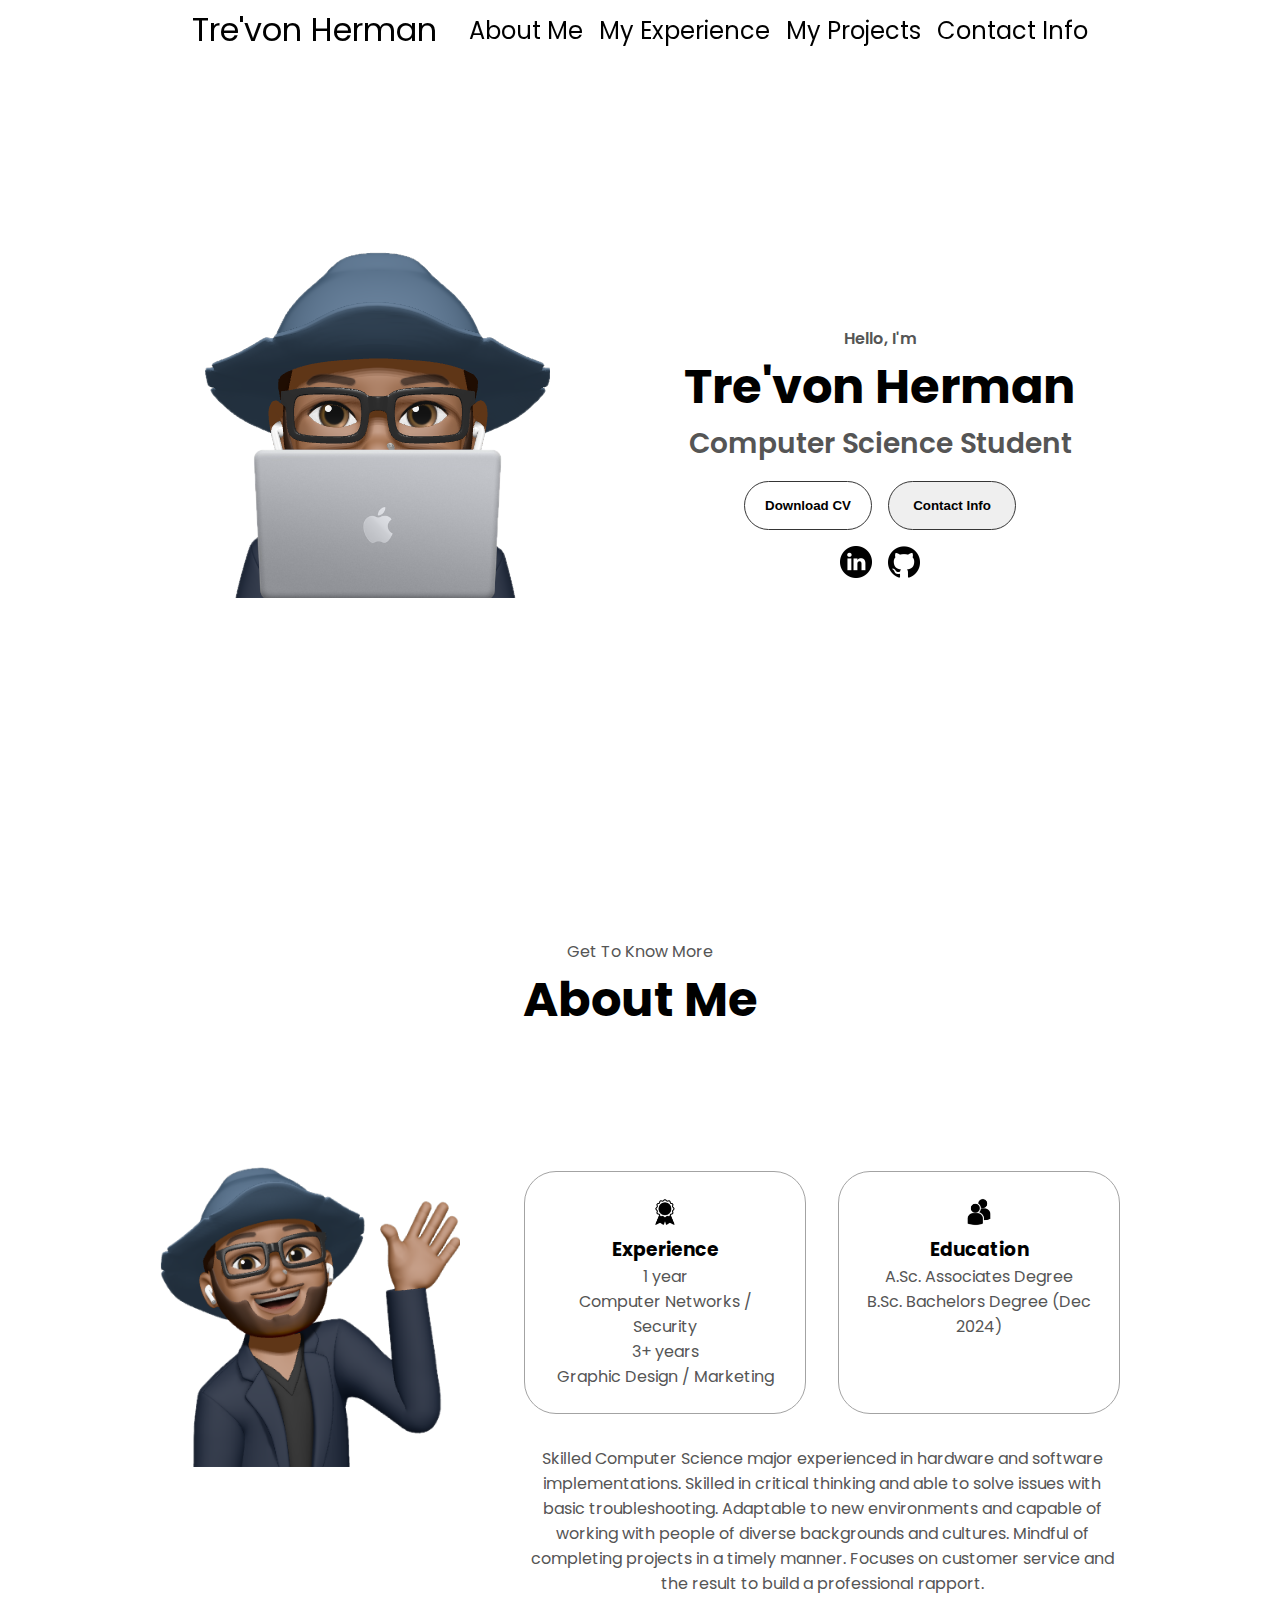
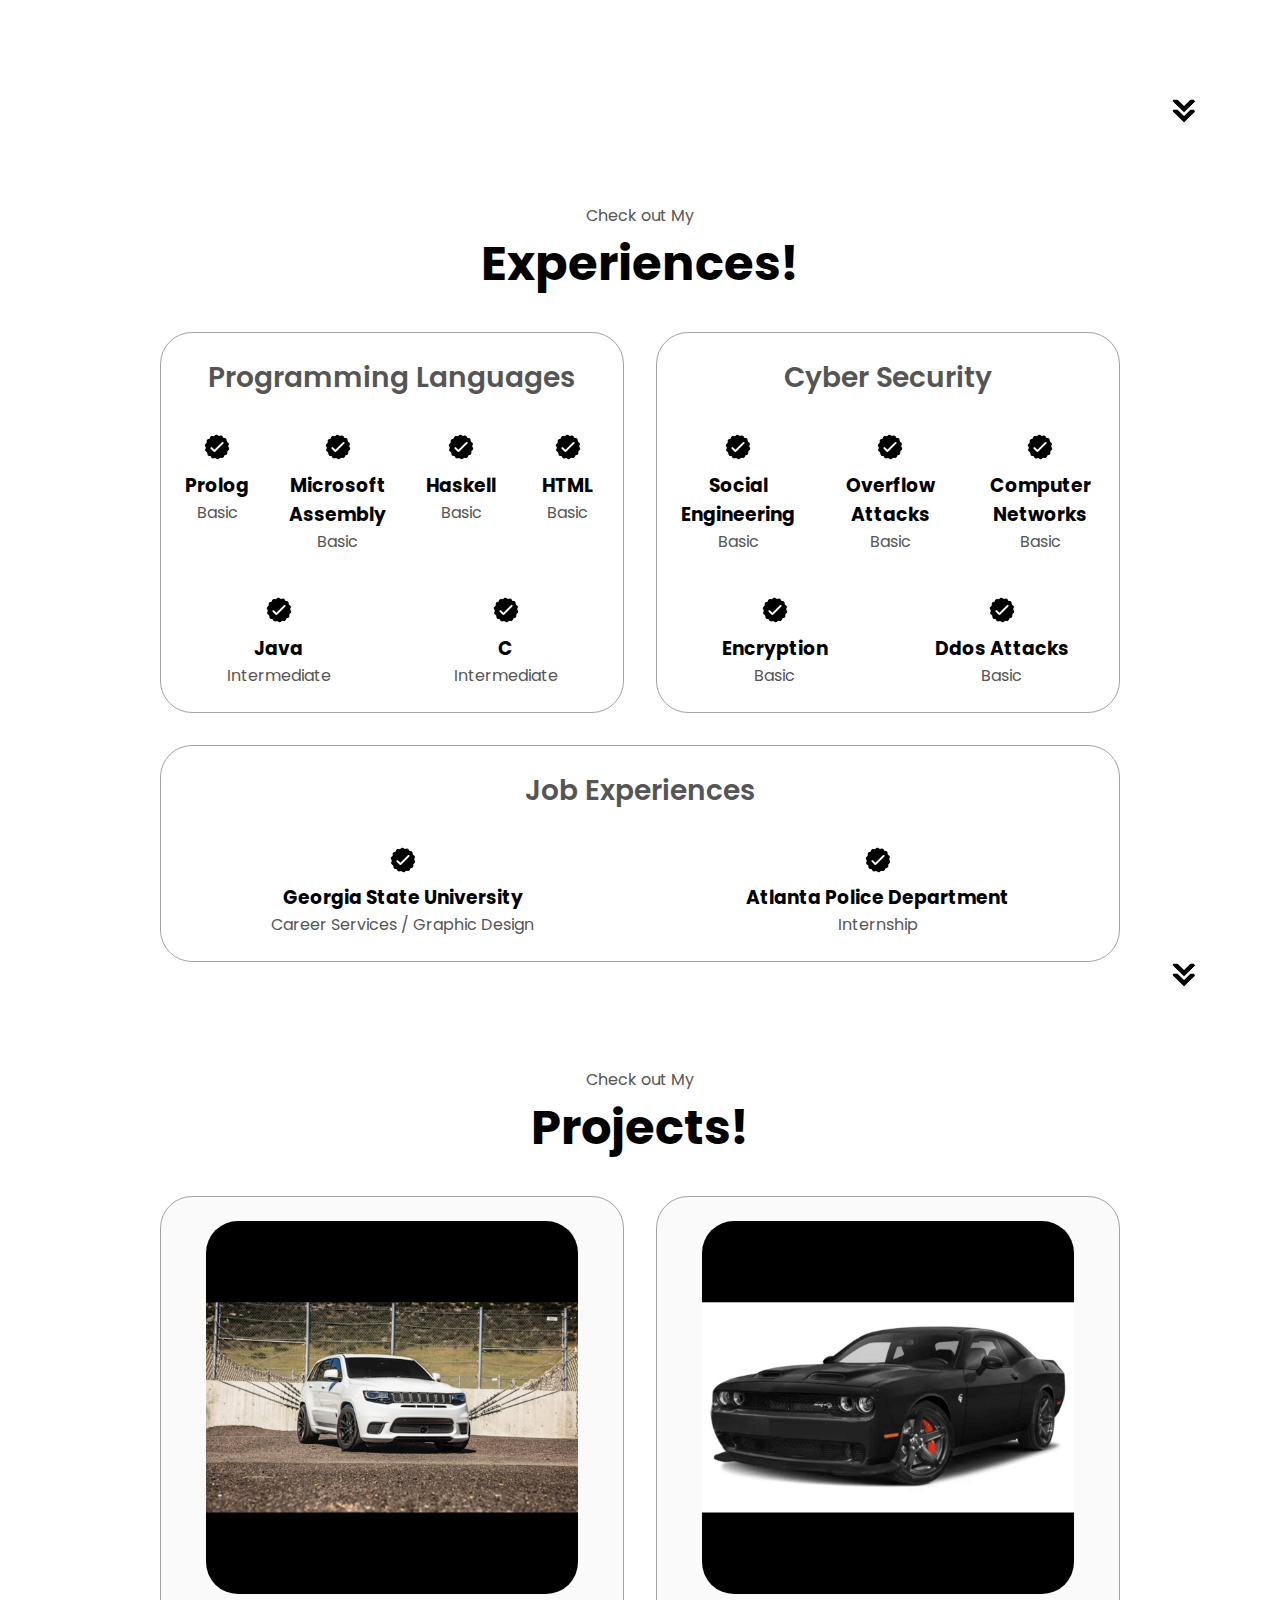
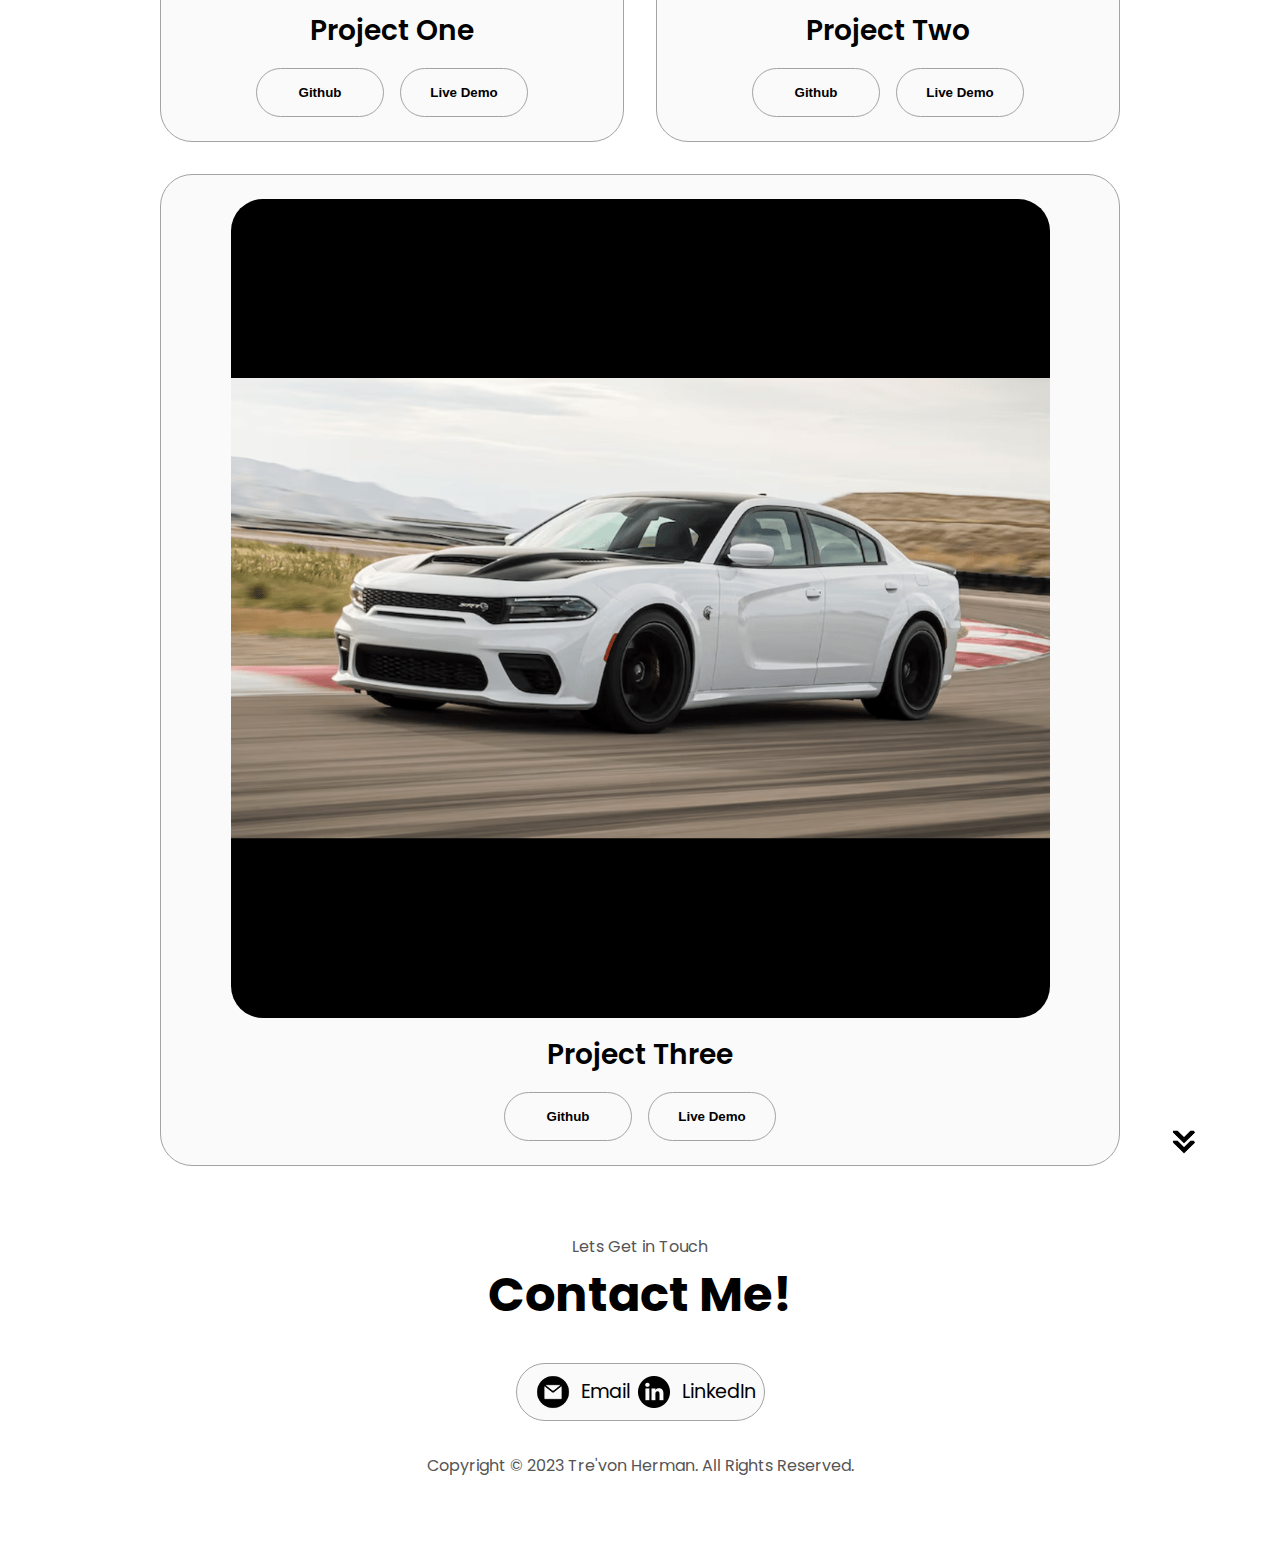
==== commit 01dc2cf1: "Update 1.2" ====
--- a/index.html
+++ b/index.html
@@ -282,7 +282,7 @@
           <h3>Georgia State University</h3>
           <p>Career Services / Graphic Design</p>
         </div>
-      </article>
+    </article>
       <article>
         <img
           src="./assets/checkmark.png"
--- a/style.css
+++ b/style.css
@@ -1,500 +1,115 @@
-/* General */
+/* General Styles */
+@import url('https://fonts.googleapis.com/css2?family=Poppins:wght@300;400;500;600&display=swap');
+* { margin: 0; padding: 0; } /* Reset margins and paddings */
+body { font-family: 'Poppins', sans-serif; padding-top: 17vh; } /* Font and top padding */
+html { scroll-behavior: smooth; } /* Smooth scroll for anchor links */
+p { color: rgb(85, 85, 85); } /* Paragraph color */
 
-@import url('https://fonts.googleapis.com/css2?family=Poppins:wght@300;400;500;600&display=swap');
+/* Link and Button Transitions */
+a, .btn { transition: all 300ms ease; } /* Smooth transition effect */
 
-* {
-    margin: 0;
-    padding: 0;
+/* Navigation Bar */
+nav { /* Fixed, full width, flex, centered, with blur effect */
+    position: fixed; top: 0; left: 0; width: 100%;
+    display: flex; justify-content: center; align-items: center;
+    -moz-backdrop-filter: blur(10px); -webkit-backdrop-filter: blur(10px);
+    backdrop-filter: blur(10px); background-color: rgba(255, 255, 255, 0.185);
+    z-index: 1000; padding: 1rem -1rem; box-sizing: border-box;
 }
-
-body {
-    font-family: 'Poppins', sans-serif;
-    padding-top: 17vh; /* Add padding to avoid content being hidden under the fixed navbar */
-}
-
-html {
-    scroll-behavior: smooth;
-}
-
-p {
-    color: rgb(85, 85, 85);
-}
-
-/* Transition */
-a, .btn {
-    transition: all 300ms ease;
-}
-
-/* Navigation */
-nav {
-    position: fixed;
-    top: 0;
-    left: 0;
-    width: 100%;
-    display: flex;
-    justify-content: center; /* Center content horizontally */
-    align-items: center; /* Center content vertically */
-    -moz-backdrop-filter: blur(10px);  /* Add a blur effect */
-    -webkit-backdrop-filter: blur(10px); /* Safari-specific backdrop filter */
-    backdrop-filter: blur(10px); /* Firefox-specific backdrop filter */
-    z-index: 1000;
-    background-color: rgba(255, 255, 255, 0.185); /* Solid color with opacity for the blur effect */
-    padding: 1rem -1rem; /* Reduced padding for a smaller box */
-    -webkit-box-sizing: border-box;
-    box-sizing: border-box;
-}
-
-#desktop-nav {
-    position: fixed;
-    top: 0;
-    width: 100%;
-    height: 60px; /* Adjust the height as needed */
-    z-index: 1000; /* Ensure it appears above other content */
-    
-    /* Safari-specific property */
+#desktop-nav { /* Desktop navigation specific styles */
+    position: fixed; top: 0; width: 100%; height: 60px; z-index: 1000;
     -webkit-overflow-scrolling: touch;
 }
+body { padding-top: 60px; } /* Padding to avoid hidden content behind nav */
 
-/* Add padding-top to body to prevent content from being hidden behind the fixed navbar */
-body {
-    padding-top: 60px; /* Should match the height of your navigation bar */
-}
+/* Navigation Content */
+.nav-container { display: flex; align-items: center; gap: 2rem; }
+.nav-brand { font-size: 1.75rem; }
+.nav-links { list-style: none; display: flex; gap: 1rem; font-size: 1.5rem; }
+a { color: black; text-decoration: none; }
+a:hover { color: silver; text-decoration: underline; text-decoration-color: rgb(181, 181, 181); }
+.logo { font-size: 2rem; }
+.logo:hover { cursor: default; }
 
-.nav-container {
-    display: flex;
-    align-items: center;
-    gap: 2rem; /* Space between name and nav links */
-}
+/* Hamburger Menu for Mobile */
+#hamburger-nav { display: none; } /* Hidden by default */
+.hamburger-menu { position: absolute; top: 1rem; right: 1rem; display: inline-block; }
+.hamburger-icon { display: flex; flex-direction: column; justify-content: space-between; height: 20px; width: 30px; cursor: pointer; }
+.hamburger-icon span { width: 100%; height: 1px; background-color: black; transition: all 0.3s ease-in-out; }
+.menu-links { position: absolute; top: 100%; right: 20px; background-color: rgba(255, 255, 255, 0.878); width: fit-content; max-height: 0; overflow: hidden; transition: all 0.3s ease-in-out; }
+.menu-links a { display: block; padding: 10px; text-align: center; font-size: 1.5rem; color: black; text-decoration: none; transition: all 0.3s ease-in-out; }
+.menu-links li { list-style: none; }
+.menu-links.open { max-height: 350px; }
+.hamburger-icon.open span:first-child { transform: rotate(45deg) translate(10px, 5px); }
+.hamburger-icon.open span:nth-child(2) { opacity: 0; }
+.hamburger-icon.open span:last-child { transform: rotate(-45deg) translate(10px, -5px); }
 
-.nav-brand {
-    font-size: 1.75rem; /* Adjust the font size as needed */
-}
+/* Mobile Navigation Display */
+@media screen and (max-width: 768px) { #hamburger-nav { display: block; } }
 
-.nav-links {
-    list-style: none;
-    display: flex;
-    gap: 1rem; /* Space between nav links */
-    font-size: 1.5rem;
-}
+/* Section Styling */
+section { padding-top: 4vh; height: 96vh; margin: 0 10rem; box-sizing: border-box; min-height: fit-content; }
+.section-container { display: flex; }
 
+/* Profile Section */
+#profile { display: flex; justify-content: center; align-items: center; gap: 5rem; height: 80vh; }
+.section__pic__container { display: flex; justify-content: center; align-items: center; height: 30%; width: 30%; margin: 0 auto; margin-bottom: 2rem; }
+.section__pic-container img { display: block; max-width: 100%; max-height: 100%; min-width: 300px; min-height: 300px; }
+.section__text { align-self: center; text-align: center; }
+.section__text p { font-weight: 600; }
+.section__text__p1 { text-align: center; }
+.section__text__p2 { font-size: 1.75rem; margin-bottom: 1rem; }
+.title { font-size: 3rem; text-align: center; }
+#socials-container { display: flex; justify-content: center; margin-top: 1rem; gap: 1rem; }
 
-a {
-    color: black;
-    text-decoration: none;
-}
+/* Icons */
+.icon { cursor: pointer; height: 2rem; }
 
-a:hover {
-    color: silver;
-    text-decoration: underline;
-    text-decoration-color: rgb(181, 181, 181);
-}
+/* Buttons */
+.btn-container { display: flex; justify-content: center; gap: 1rem; }
+.btn { font-weight: 600; transition: all 300ms ease; padding: 1rem; width: 8rem; border-radius: 2rem; }
+.btn-color-1, .btn-color-2 { border: rgb(53, 53, 53) 0.1rem solid; }
+.btn-color-1:hover, .btn-color-2:hover { cursor: pointer; background: rgb(53, 53, 53); color: white; }
+.btn-color-1:hover { background: rgb(0, 0, 0); }
+.btn-color-2 { background: none; }
+.btn-color-2:hover { border: rgb(255, 255, 255) 0.1rem solid; }
 
-.logo {
-    font-size: 2rem;
-}
+/* About Section */
+#about { position: relative; }
+.about-containers { gap: 2rem; margin-bottom: 2rem; margin-top: 2rem; }
+.about-details-container { justify-content: center; flex-direction: column; }
+.about-containers, .about-details-container { display: flex; }
+.about-pic { border-radius: 2rem; }
+.arrow { position: absolute; right: -5rem; bottom: 2.5rem; }
+.details-container { padding: 1.5rem; flex: 1; background: white; border-radius: 2rem; border: rgb(53, 53, 53) 0.1rem solid; border-color: rgb(163, 163, 163); text-align: center; }
+.section-container { gap: 4rem; height: 80%; }
+.section__pic-container { height: 400px; width: 400px; margin: auto 0; }
 
-.logo:hover {
-    cursor: default;
-}
+/* Experience Section */
+#experience { position: relative; }
+.experience-sub-title { color: rgb(85, 85, 85); font-weight: 600; font-size: 1.75rem; margin-bottom: 2rem; }
+.experience-details-container { display: flex; justify-content: center; flex-direction: column; align-items: center; }
+.article-container { display: flex; flex-wrap: wrap; justify-content: space-around; gap: 2.5rem; }
+.grid-item { display: flex; flex-direction: column; align-items: center; gap: 0.5rem; flex: 1; }
+.grid-item .icon { cursor: default; }
+@media screen and (min-width: 769px) { .experience-details-container { grid-template-columns: repeat(2, 1fr); } } /* Two columns for larger screens */
 
-/* Hamburger Menu */
+/* Projects Section */
+#projects { position: relative; }
+.color-container { border-color: rgb(163, 163, 163); background: rgb(250, 250, 250); }
+.project-img { border-radius: 2rem; width: 90%; height: 90%; }
+.project-title { margin: 1rem; color: black; }
+.project-btn { color: black; border-color: rgb(163, 163, 163); }
 
-/* Initially hide the hamburger menu */
-#hamburger-nav {
-    display: none;
-}
+/* Contact Section */
+#contact { display: flex; justify-content: center; flex-direction: column; height: 70vh; }
+.contact-info-upper-container { display: flex; justify-content: center; border-radius: 2rem; border: rgb(53, 53, 53) 0.1rem solid; border-color: rgb(163, 163, 163); background: rgb(250, 250, 250); margin: 2rem auto; padding: 0.5rem; }
+.contact-info-container { display: flex; align-items: center; justify-content: center; }
+.contact-info-container p { font-size: larger; margin-left: 0.5rem; }
+.contact-icon { cursor: default; padding-right: 0.25rem; padding-left: 0.25rem; }
+.email-icon { height: 2.5rem; padding: 0; margin: 0; }
+@media (min-width: 768px) { .contact-icon { padding-left: 0.5rem; } } /* Larger padding on bigger screens */
 
-.hamburger-menu {
-    position: absolute;
-    top: 1.5rem; /* moves from top */
-    right: 1rem; /* moves right corner */
-    display: inline-block;
-}
-.hamburger-icon {
-    display: flex;
-    flex-direction: column;
-    justify-content: space-between;
-    height: 25px;
-    width: 30px;
-    cursor: pointer;
-}
-
-.hamburger-icon span {
-    width: 100%;
-    height: 2px;
-    background-color: black;
-    transition: all 0.3s ease-in-out;
-}
-
-.menu-links {
-    position: absolute;
-    top: 100%;
-    right: 20px; /* Add some right padding to move it away from the edge */
-    background-color: rgba(255, 255, 255, 0.878); /* Light gray semi-transparent background */
-    width: fit-content;
-    max-height: 0;
-    overflow: hidden;
-    transition: all 0.3s ease-in-out;
-}
-
-.menu-links a {
-    display: block;
-    padding: 10px;
-    text-align: center;
-    font-size: 1.5rem;
-    color: black;
-    text-decoration: none;
-    transition: all 0.3s ease-in-out;
-}
-
-.menu-links li {
-    list-style: none;
-}
-
-.menu-links.open {
-    max-height: 350px;
-}
-
-.hamburger-icon.open span:first-child {
-    transform: rotate(45deg) translate(10px, 5px);
-}
-
-.hamburger-icon.open span:nth-child(2) {
-    opacity: 0;
-}
-
-.hamburger-icon.open span:last-child {
-    transform: rotate(-45deg) translate(10px, -5px);
-}
-
-.hamburger-icon span:first-child,
-.hamburger-icon span:nth-child(2),
-.hamburger-icon span:last-child {
-    transform: none;
-    opacity: 1;
-}
-
-/* Media Query for Mobile-Sized Screens */
-@media screen and (max-width: 768px) {
-    /* Display the hamburger menu */
-    #hamburger-nav {
-        display: block;
-    }
-}
-
-/* Sections */
-
-section {
-    padding-top: 4vh;
-    height: 96vh;
-    margin: 0 10rem;
-    box-sizing: border-box;
-    min-height: fit-content;
-}
-
-.section-container {
-    display: flex;
-}
-
-
-/* Sections */
-
-section {
-    padding-top: 4vh;
-    height: 96vh;
-    margin: 0 10rem;
-    box-sizing: border-box;
-    min-height: fit-content;
-}
-
-.section-container {
-    display: flex;
-}
-
-/* Profile */
-#profile {
-    display: flex;
-    justify-content: center;
-    gap: 5rem;
-    height: 80vh;
-  }
-  
-  .section__pic-container {
-    display: flex;
-    height: 400px;
-    width: 400px;
-    margin: auto 0;
-  }
-  
-  .section__text {
-    align-self: center;
-    text-align: center;
-  }
-  
-  .section__text p {
-    font-weight: 600;
-  }
-  
-  .section__text__p1 {
-    text-align: center;
-  }
-  
-  .section__text__p2 {
-    font-size: 1.75rem;
-    margin-bottom: 1rem;
-  }
-  
-  .title {
-    font-size: 3rem;
-    text-align: center;
-  }
-  
-  #socials-container {
-    display: flex;
-    justify-content: center;
-    margin-top: 1rem;
-    gap: 1rem;
-  }
-
-/* ICONS */
-
-.icon {
-    cursor: pointer;
-    height: 2rem;
-  }
-  
-  /* BUTTONS */
-  
-  .btn-container {
-    display: flex;
-    justify-content: center;
-    gap: 1rem;
-  }
-  
-  .btn {
-    font-weight: 600;
-    transition: all 300ms ease;
-    padding: 1rem;
-    width: 8rem;
-    border-radius: 2rem;
-  }
-  
-  .btn-color-1,
-  .btn-color-2 {
-    border: rgb(53, 53, 53) 0.1rem solid;
-  }
-  
-  .btn-color-1:hover,
-  .btn-color-2:hover {
-    cursor: pointer;
-  }
-  
-  .btn-color-1,
-  .btn-color-2:hover {
-    background: rgb(53, 53, 53);
-    color: white;
-  }
-  
-  .btn-color-1:hover {
-    background: rgb(0, 0, 0);
-  }
-  
-  .btn-color-2 {
-    background: none;
-  }
-  
-  .btn-color-2:hover {
-    border: rgb(255, 255, 255) 0.1rem solid;
-  }
-  
-  .btn-container {
-    gap: 1rem;
-  }
-  */
-  /* ABOUT SECTION */
-  
-  #about {
-    position: relative;
-  }
-  
-  .about-containers {
-    gap: 2rem;
-    margin-bottom: 2rem;
-    margin-top: 2rem;
-  }
-  
-  .about-details-container {
-    justify-content: center;
-    flex-direction: column;
-  }
-  
-  .about-containers,
-  .about-details-container {
-    display: flex;
-  }
-  
-  .about-pic {
-    border-radius: 2rem;
-  }
-  
-  .arrow {
-    position: absolute;
-    right: -5rem;
-    bottom: 2.5rem;
-  }
-  
-  .details-container {
-    padding: 1.5rem;
-    flex: 1;
-    background: white;
-    border-radius: 2rem;
-    border: rgb(53, 53, 53) 0.1rem solid;
-    border-color: rgb(163, 163, 163);
-    text-align: center;
-  }
-  
-  .section-container {
-    gap: 4rem;
-    height: 80%;
-  }
-  
-  .section__pic-container {
-    height: 400px;
-    width: 400px;
-    margin: auto 0;
-  }
-  
-/* CSS for Programming Languages and Cyber Security sections */
-/* (Experience Section incase I forget) */
-#experience {
-    position: relative;
-}
-
-.experience-sub-title {
-    color: rgb(85, 85, 85);
-    font-weight: 600;
-    font-size: 1.75rem;
-    margin-bottom: 2rem;
-}
-
-.experience-details-container {
-    display: flex;
-    justify-content: center;
-    flex-direction: column;
-    align-items: center;
-}
-
-.article-container {
-    display: flex;
-    flex-wrap: wrap;
-    justify-content: space-around;
-    gap: 2.5rem;
-}
-
-.grid-item {
-    display: flex;
-    flex-direction: column;
-    align-items: center;
-    gap: 0.5rem;
-    flex: 1; /* Equal distribution for all grid items */
-}
-
-.grid-item .icon {
-    cursor: default;
-}
-
-/* Media for Desktop */
-@media screen and (min-width: 769px) {
-    .experience-details-container {
-        grid-template-columns: repeat(2, 1fr); /* Two columns layout */
-    }
-}
-
-  /* Projects Section */
-  
-  #projects {
-    position: relative;
-  }
-  
-  .color-container {
-    border-color: rgb(163, 163, 163);
-    background: rgb(250, 250, 250);
-  }
-  
-  .project-img {
-    border-radius: 2rem;
-    width: 90%;
-    height: 90%;
-  }
-  
-  .project-title {
-    margin: 1rem;
-    color: black;
-  }
-  
-  .project-btn {
-    color: black;
-    border-color: rgb(163, 163, 163);
-  }
-  
-/* CONTACT */
-
-#contact {
-    display: flex;
-    justify-content: center;
-    flex-direction: column;
-    height: 70vh;
-  }
-  
-  .contact-info-upper-container {
-    display: flex;
-    justify-content: center;
-    border-radius: 2rem;
-    border: rgb(53, 53, 53) 0.1rem solid;
-    border-color: rgb(163, 163, 163);
-    background: rgb(250, 250, 250);
-    margin: 2rem auto;
-    padding: 0.5rem;
-  }
-  
-  .contact-info-container {
-    display: flex;
-    align-items: center;
-    justify-content: center;
-  }
-  
-  .contact-info-container p {
-    font-size: larger;
-    margin-left: 0.5rem; /* Keeps text closer to the icon */
-  }
-  
-  .contact-icon {
-    cursor: default;
-    padding-right: 0.25rem; /* Reduced right padding for the icon */
-    padding-left: 0.25rem; /* Default left padding for smaller screens */
-  }
-  
-  .email-icon {
-    height: 2.5rem;
-    padding: 0; /* Remove all padding from the email icon */
-    margin: 0; /* Remove all margin from the email icon */
-  }
-  
-  /* Adjust left padding for larger screens */
-  @media (min-width: 768px) {
-    .contact-icon {
-      padding-left: 0.5rem;
-    }
-  }
-  
-  /* FOOTER SECTION */
-  
-  footer {
-    height: 26vh;
-    margin: 0 1rem;
-  }
-  
-  footer p {
-    text-align: center;
-  }
-  +/* Footer Section */
+footer { height: 10vh; margin: 0 1rem; }
+footer p { text-align: center; }
--- a/mediaqueries.css
+++ b/mediaqueries.css
@@ -1,103 +1,72 @@
+/* Medium screens (tablets) */
 @media screen and (max-width: 1400px) {
-    #profile {
+  /* Profile section height and margin */
+  #profile {
       height: 83vh;
       margin-bottom: 6rem;
-    }
-    .about-containers {
+  }
+  /* Content wrapping in about section */
+  .about-containers {
       flex-wrap: wrap;
-    }
-    #contact,
-    #projects {
+  }
+  /* Height for contact and projects sections */
+  #contact, #projects {
       height: fit-content;
-    }
   }
-  
-  @media screen and (max-width: 1200px) {
-    #desktop-nav {
-      display: none;
-    }
-    #hamburger-nav {
-      display: flex;
-    }
-    #experience,
-    .experience-details-container {
-      margin-top: 2rem;
-    }
-    #profile,
-    .section-container {
-      display: block;
-    }
-    .arrow {
-      display: none;
-    }
-    section,
-    .section-container {
+}
+
+/* Small screens (large phones) */
+@media screen and (max-width: 1200px) {
+  /* Desktop nav off, hamburger nav on */
+  #desktop-nav { display: none; }
+  #hamburger-nav { display: flex; }
+  /* Top margin for experience section */
+  #experience, .experience-details-container { margin-top: 2rem; }
+  /* Block display for profile and sections */
+  #profile, .section-container { display: block; }
+  /* Hide arrow icon */
+  .arrow { display: none; }
+  /* Fit sections to content with side margins */
+  section, .section-container {
       height: fit-content;
-    }
-    section {
       margin: 0 5%;
-    }
-    .section__pic-container {
+  }
+  /* Size and alignment of profile pic container */
+  .section__pic-container {
       width: 275px;
       height: 275px;
       margin: 0 auto 2rem;
-    }
-    .about-containers {
-      margin-top: 0;
-    }
   }
-  
-  @media screen and (max-width: 600px) {
-    #contact,
-    footer {
-      height: 40vh;
-    }
-    #profile {
-      height: 83vh;
-      margin-bottom: 0;
-    }
-    article {
-      font-size: 1rem;
-    }
-    footer nav {
-      height: fit-content;
-      margin-bottom: 2rem;
-    }
-    .about-containers,
-    .contact-info-upper-container,
-    .btn-container {
-      flex-wrap: wrap;
-    }
-    .contact-info-container {
-      margin: 0;
-    }
-    .contact-info-container p,
-    .nav-links li a {
-      font-size: 1rem;
-    }
-    .experience-sub-title {
-      font-size: 1.25rem;
-    }
-    .logo {
-      font-size: 1.5rem;
-    }
-    .nav-links {
-      flex-direction: column;
-      gap: 0.5rem;
-      text-align: center;
-    }
-    .section__pic-container {
-      width: auto;
-      height: 46vw;
-      justify-content: center;
-    }
-    .section__text__p2 {
-      font-size: 1.25rem;
-    }
-    .title {
-      font-size: 2rem;
-    }
-    .text-container {
-      text-align: justify;
-    }
-  }+  /* Top margin reset for about containers */
+  .about-containers { margin-top: 0; }
+}
+
+/* Very small screens (smartphones) */
+@media screen and (max-width: 600px) {
+  /* Contact and footer height */
+  #contact, footer { height: 40vh; }
+  /* Profile section height and margin */
+  #profile { height: 83vh; margin-bottom: 0; }
+  /* Article font size */
+  article { font-size: 1rem; }
+  /* Footer nav height and margin */
+  footer nav { height: fit-content; margin-bottom: 2rem; }
+  /* Wrapping in containers */
+  .about-containers, .contact-info-upper-container, .btn-container { flex-wrap: wrap; }
+  /* Contact info container margin */
+  .contact-info-container { margin: 0; }
+  /* Font size in contact info and nav links */
+  .contact-info-container p, .nav-links li a { font-size: 1rem; }
+  /* Font size for subtitle and logo */
+  .experience-sub-title { font-size: 1.25rem; }
+  .logo { font-size: 1.5rem; }
+  /* Nav links layout and alignment */
+  .nav-links { flex-direction: column; gap: 0.5rem; text-align: center; }
+  /* Profile pic container size */
+  .section__pic-container { width: auto; height: 46vw; justify-content: center; }
+  /* Font size for secondary text and titles */
+  .section__text__p2 { font-size: 1.25rem; }
+  .title { font-size: 2rem; }
+  /* Text container alignment */
+  .text-container { text-align: justify; }
+}
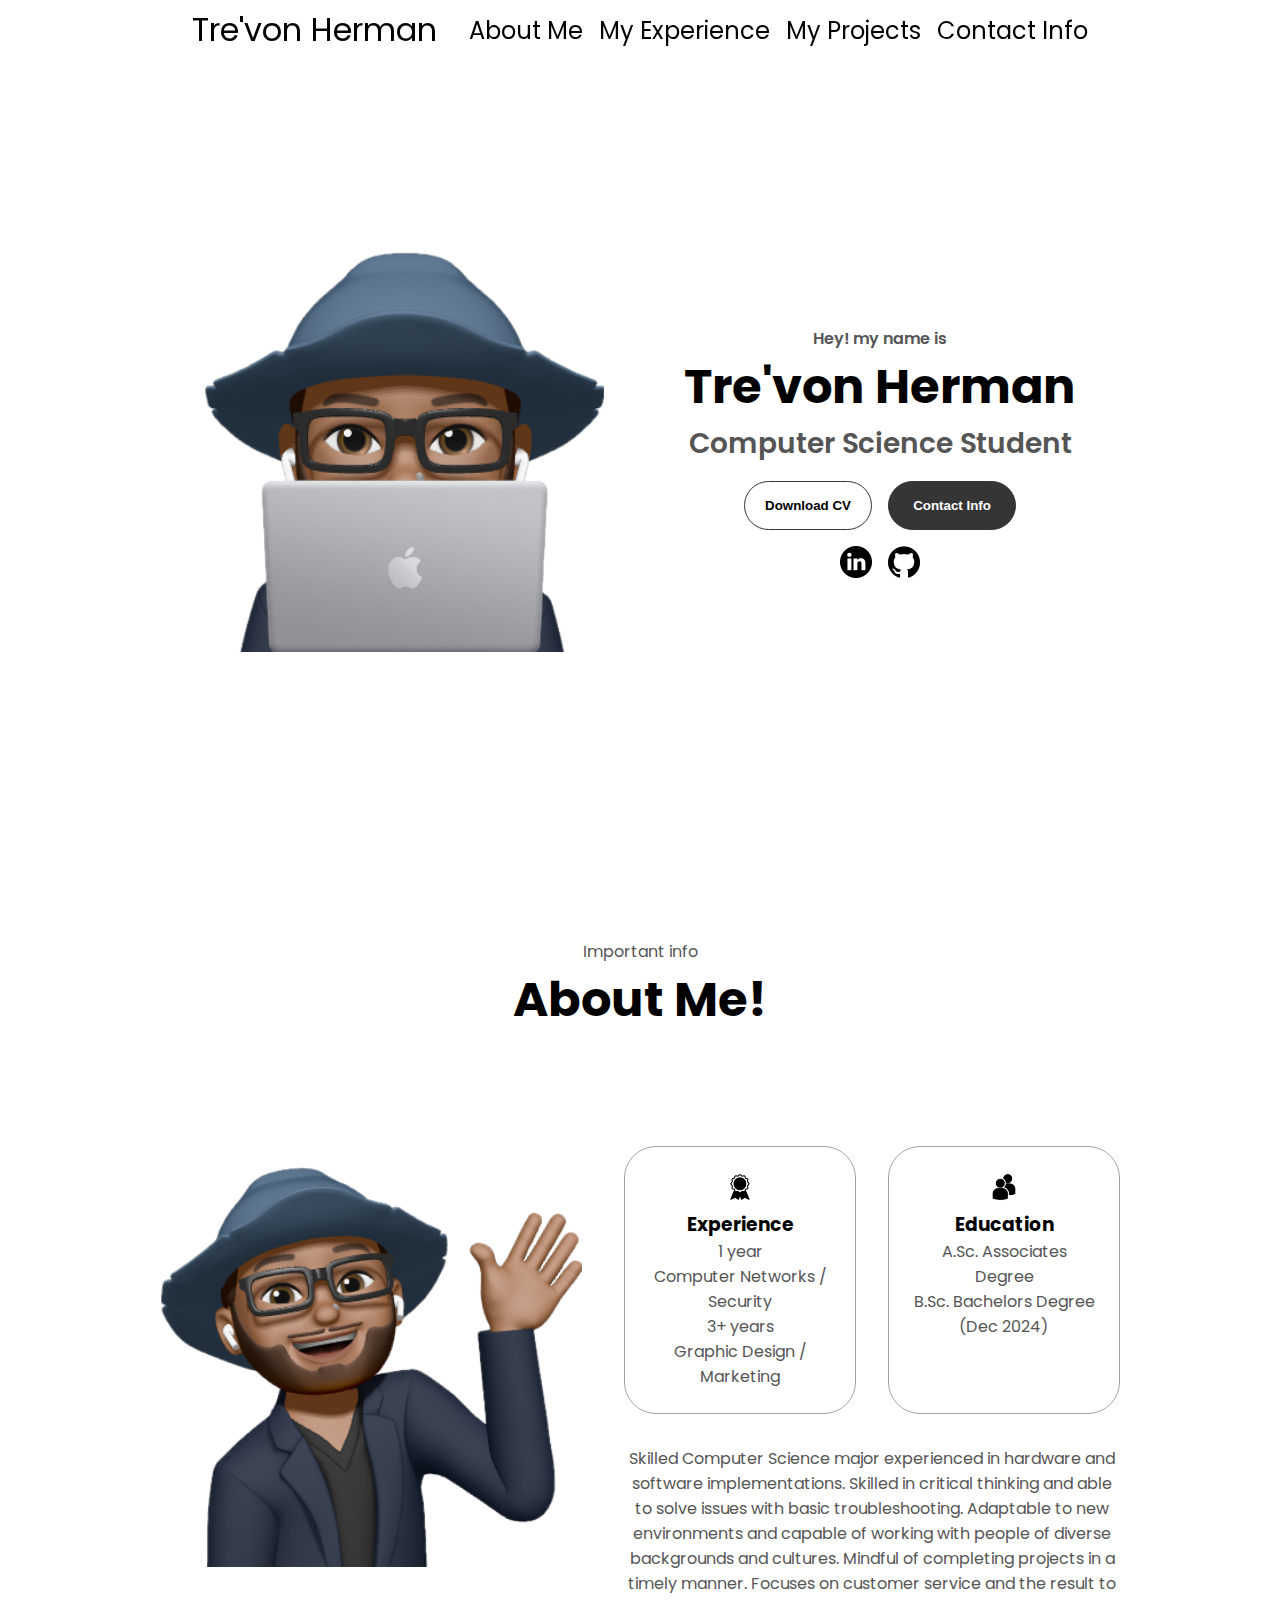
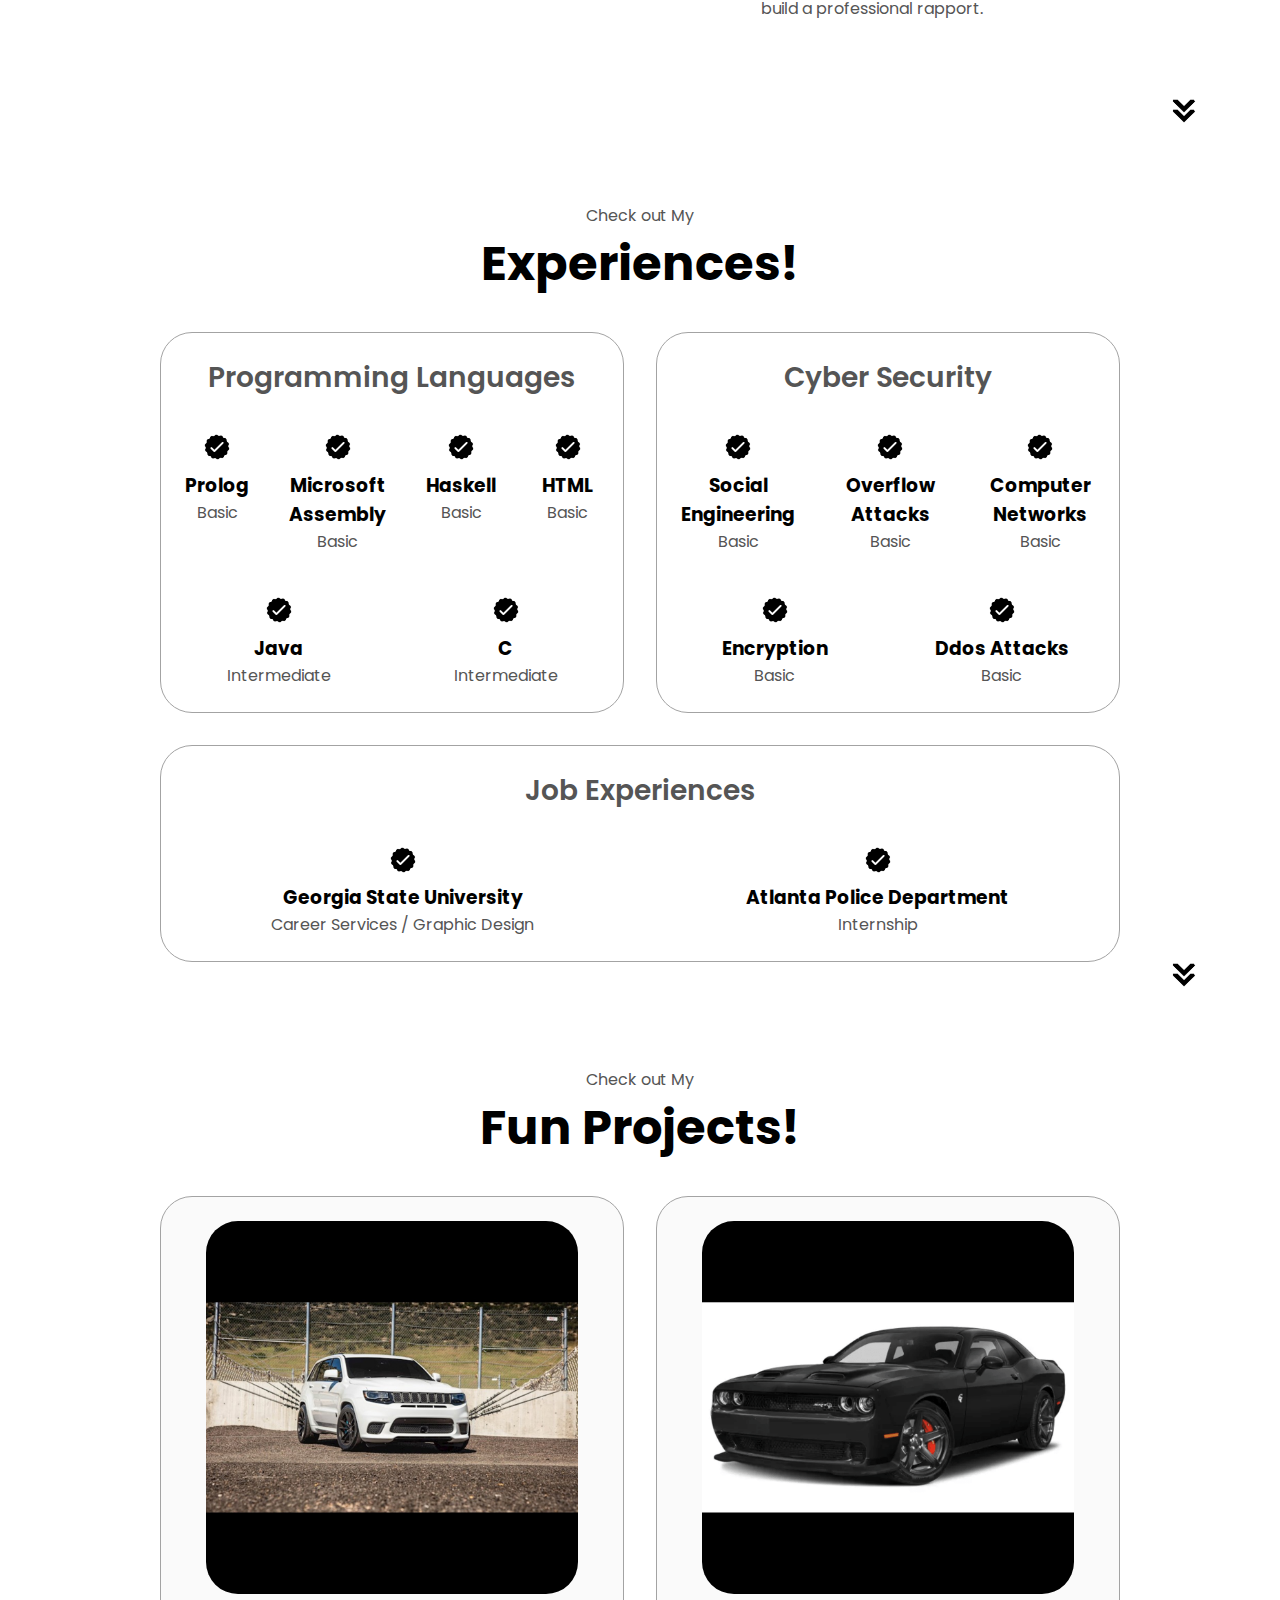
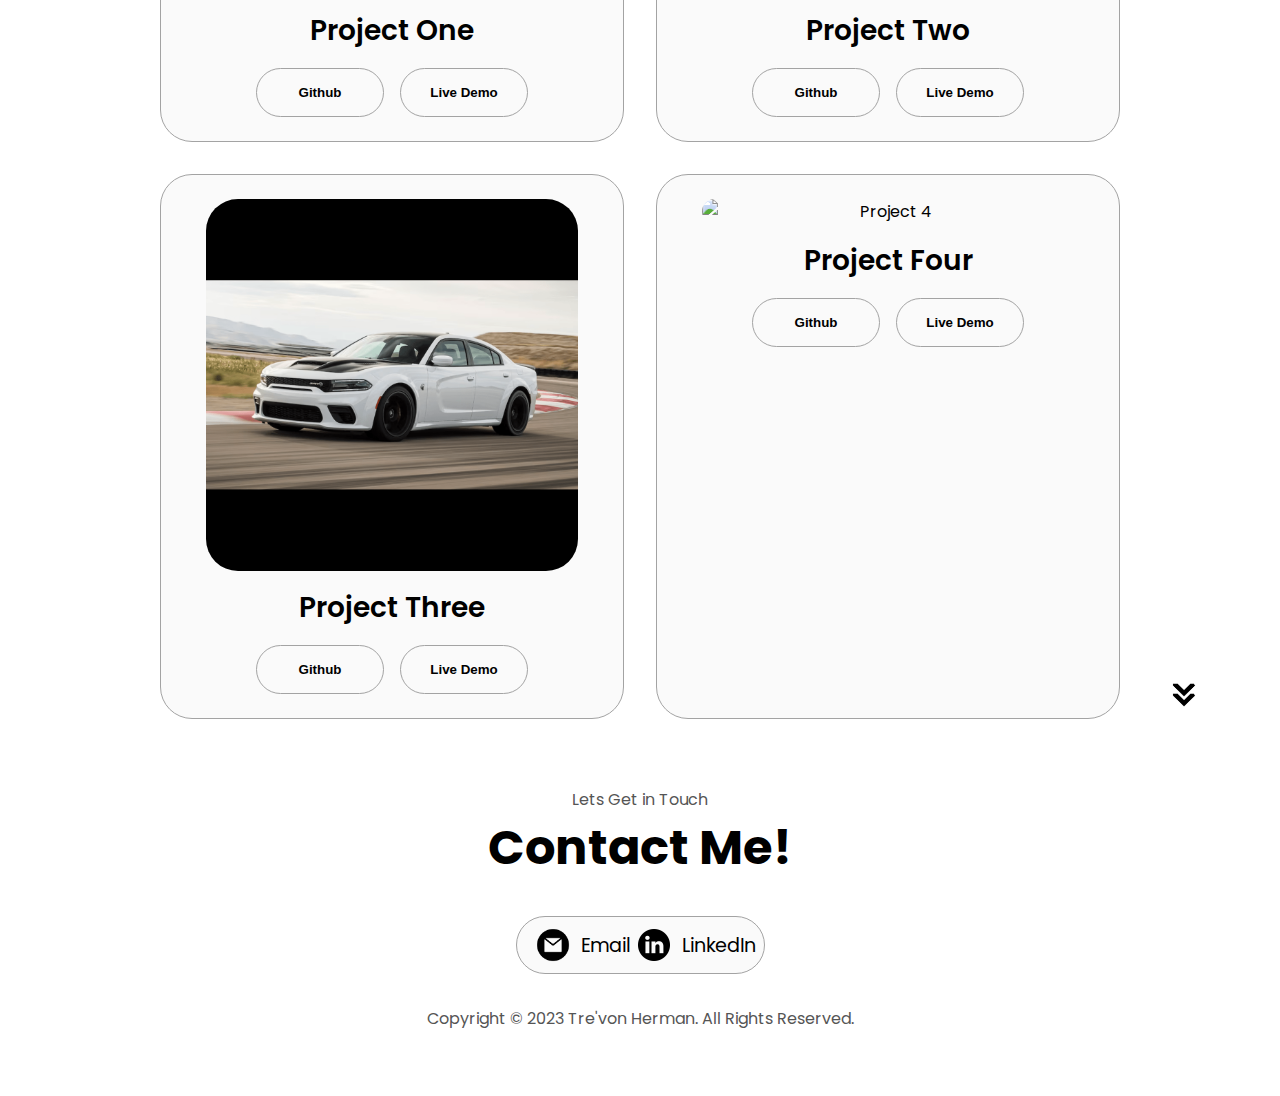
==== commit c9608f41: "1.2.2" ====
--- a/index.html
+++ b/index.html
@@ -52,7 +52,7 @@
         <img src="./assets/profile-pic.png" alt="Tre'von's profile picture" />
       </div>
       <div class="section__text">
-        <p class="section__text__p1">Hello, I'm</p>
+        <p class="section__text__p1">Hey! my name is</p>
         <h1 class="title">Tre'von Herman</h1>
         <p class="section__text__p2">Computer Science Student</p>
         <div class="btn-container">
@@ -83,8 +83,8 @@
       </div>
     </section>
     <section id="about">
-        <p class="section__text__p1">Get To Know More</p>
-        <h1 class="title">About Me</h1>
+        <p class="section__text__p1">Important info</p>
+        <h1 class="title">About Me!</h1>
         <div class="section-container">
           <div class="section__pic-container">
             <img
@@ -330,7 +330,7 @@
     </section>
     <section id="projects">
       <p class="section__text__p1">Check out My</p>
-      <h1 class="title">Projects!</h1>
+      <h1 class="title">Fun Projects!</h1>
       <div class="experience-details-container">
         <div class="about-containers">
           <div class="details-container color-container">
@@ -378,6 +378,24 @@
               />
             </div>
             <h2 class="experience-sub-title project-title">Project Three</h2>
+            <div class="btn-container">
+              <button
+                class="btn btn-color-2 project-btn"
+                onclick="location.href='https://github.com/TrevonH'"> Github </button>
+              <button
+                class="btn btn-color-2 project-btn"
+                onclick="location.href='https://github.com/TrevonH'"> Live Demo </button>
+            </div>
+          </div>
+          <div class="details-container color-container">
+            <div class="article-container">
+              <img
+                src="./assets/project4.png"
+                alt="Project 4"
+                class="project-img"
+              />
+            </div>
+            <h2 class="experience-sub-title project-title">Project Four</h2>
             <div class="btn-container">
               <button
                 class="btn btn-color-2 project-btn"
--- a/style.css
+++ b/style.css
@@ -1,115 +1,553 @@
 /* General Styles */
+
+/* Import Google Fonts */
 @import url('https://fonts.googleapis.com/css2?family=Poppins:wght@300;400;500;600&display=swap');
-* { margin: 0; padding: 0; } /* Reset margins and paddings */
-body { font-family: 'Poppins', sans-serif; padding-top: 17vh; } /* Font and top padding */
-html { scroll-behavior: smooth; } /* Smooth scroll for anchor links */
-p { color: rgb(85, 85, 85); } /* Paragraph color */
-
-/* Link and Button Transitions */
-a, .btn { transition: all 300ms ease; } /* Smooth transition effect */
-
-/* Navigation Bar */
-nav { /* Fixed, full width, flex, centered, with blur effect */
-    position: fixed; top: 0; left: 0; width: 100%;
-    display: flex; justify-content: center; align-items: center;
-    -moz-backdrop-filter: blur(10px); -webkit-backdrop-filter: blur(10px);
-    backdrop-filter: blur(10px); background-color: rgba(255, 255, 255, 0.185);
-    z-index: 1000; padding: 1rem -1rem; box-sizing: border-box;
-}
-#desktop-nav { /* Desktop navigation specific styles */
-    position: fixed; top: 0; width: 100%; height: 60px; z-index: 1000;
+
+/* Reset Default Margin and Padding for All Elements */
+* {
+    margin: 0;
+    padding: 0;
+}
+
+/* Body Styles */
+body {
+    font-family: 'Poppins', sans-serif;
+    padding-top: 17vh; /* Add padding to avoid content being hidden under the fixed navbar */
+}
+
+/* Smooth Scrolling for HTML */
+html {
+    scroll-behavior: smooth;
+}
+
+/* Paragraph Styles */
+p {
+    color: rgb(85, 85, 85);
+}
+
+/* Transition Styles */
+a, .btn {
+    transition: all 300ms ease;
+}
+
+/* Navigation Styles */
+
+/* Fixed Navigation Bar */
+nav {
+    position: fixed;
+    top: 0;
+    left: 0;
+    width: 100%;
+    display: flex;
+    justify-content: center; /* Center content horizontally */
+    align-items: center; /* Center content vertically */
+    -moz-backdrop-filter: blur(10px);  /* Add a blur effect */
+    -webkit-backdrop-filter: blur(10px); /* Safari-specific backdrop filter */
+    backdrop-filter: blur(10px); /* Firefox-specific backdrop filter */
+    z-index: 1000;
+    background-color: rgba(255, 255, 255, 0.185); /* Solid color with opacity for the blur effect */
+    padding: 1rem -1rem; /* Reduced padding for a smaller box */
+    -webkit-box-sizing: border-box;
+    box-sizing: border-box;
+}
+
+/* Desktop Navigation Styles */
+#desktop-nav {
+    position: fixed;
+    top: 0;
+    width: 100%;
+    height: 60px; /* Adjust the height as needed */
+    z-index: 1000; /* Ensure it appears above other content */
+    
+    /* Safari-specific property */
     -webkit-overflow-scrolling: touch;
 }
-body { padding-top: 60px; } /* Padding to avoid hidden content behind nav */
-
-/* Navigation Content */
-.nav-container { display: flex; align-items: center; gap: 2rem; }
-.nav-brand { font-size: 1.75rem; }
-.nav-links { list-style: none; display: flex; gap: 1rem; font-size: 1.5rem; }
-a { color: black; text-decoration: none; }
-a:hover { color: silver; text-decoration: underline; text-decoration-color: rgb(181, 181, 181); }
-.logo { font-size: 2rem; }
-.logo:hover { cursor: default; }
-
-/* Hamburger Menu for Mobile */
-#hamburger-nav { display: none; } /* Hidden by default */
-.hamburger-menu { position: absolute; top: 1rem; right: 1rem; display: inline-block; }
-.hamburger-icon { display: flex; flex-direction: column; justify-content: space-between; height: 20px; width: 30px; cursor: pointer; }
-.hamburger-icon span { width: 100%; height: 1px; background-color: black; transition: all 0.3s ease-in-out; }
-.menu-links { position: absolute; top: 100%; right: 20px; background-color: rgba(255, 255, 255, 0.878); width: fit-content; max-height: 0; overflow: hidden; transition: all 0.3s ease-in-out; }
-.menu-links a { display: block; padding: 10px; text-align: center; font-size: 1.5rem; color: black; text-decoration: none; transition: all 0.3s ease-in-out; }
-.menu-links li { list-style: none; }
-.menu-links.open { max-height: 350px; }
-.hamburger-icon.open span:first-child { transform: rotate(45deg) translate(10px, 5px); }
-.hamburger-icon.open span:nth-child(2) { opacity: 0; }
-.hamburger-icon.open span:last-child { transform: rotate(-45deg) translate(10px, -5px); }
-
-/* Mobile Navigation Display */
-@media screen and (max-width: 768px) { #hamburger-nav { display: block; } }
-
-/* Section Styling */
-section { padding-top: 4vh; height: 96vh; margin: 0 10rem; box-sizing: border-box; min-height: fit-content; }
-.section-container { display: flex; }
-
-/* Profile Section */
-#profile { display: flex; justify-content: center; align-items: center; gap: 5rem; height: 80vh; }
-.section__pic__container { display: flex; justify-content: center; align-items: center; height: 30%; width: 30%; margin: 0 auto; margin-bottom: 2rem; }
-.section__pic-container img { display: block; max-width: 100%; max-height: 100%; min-width: 300px; min-height: 300px; }
-.section__text { align-self: center; text-align: center; }
-.section__text p { font-weight: 600; }
-.section__text__p1 { text-align: center; }
-.section__text__p2 { font-size: 1.75rem; margin-bottom: 1rem; }
-.title { font-size: 3rem; text-align: center; }
-#socials-container { display: flex; justify-content: center; margin-top: 1rem; gap: 1rem; }
-
-/* Icons */
-.icon { cursor: pointer; height: 2rem; }
-
-/* Buttons */
-.btn-container { display: flex; justify-content: center; gap: 1rem; }
-.btn { font-weight: 600; transition: all 300ms ease; padding: 1rem; width: 8rem; border-radius: 2rem; }
-.btn-color-1, .btn-color-2 { border: rgb(53, 53, 53) 0.1rem solid; }
-.btn-color-1:hover, .btn-color-2:hover { cursor: pointer; background: rgb(53, 53, 53); color: white; }
-.btn-color-1:hover { background: rgb(0, 0, 0); }
-.btn-color-2 { background: none; }
-.btn-color-2:hover { border: rgb(255, 255, 255) 0.1rem solid; }
-
-/* About Section */
-#about { position: relative; }
-.about-containers { gap: 2rem; margin-bottom: 2rem; margin-top: 2rem; }
-.about-details-container { justify-content: center; flex-direction: column; }
-.about-containers, .about-details-container { display: flex; }
-.about-pic { border-radius: 2rem; }
-.arrow { position: absolute; right: -5rem; bottom: 2.5rem; }
-.details-container { padding: 1.5rem; flex: 1; background: white; border-radius: 2rem; border: rgb(53, 53, 53) 0.1rem solid; border-color: rgb(163, 163, 163); text-align: center; }
-.section-container { gap: 4rem; height: 80%; }
-.section__pic-container { height: 400px; width: 400px; margin: auto 0; }
-
-/* Experience Section */
-#experience { position: relative; }
-.experience-sub-title { color: rgb(85, 85, 85); font-weight: 600; font-size: 1.75rem; margin-bottom: 2rem; }
-.experience-details-container { display: flex; justify-content: center; flex-direction: column; align-items: center; }
-.article-container { display: flex; flex-wrap: wrap; justify-content: space-around; gap: 2.5rem; }
-.grid-item { display: flex; flex-direction: column; align-items: center; gap: 0.5rem; flex: 1; }
-.grid-item .icon { cursor: default; }
-@media screen and (min-width: 769px) { .experience-details-container { grid-template-columns: repeat(2, 1fr); } } /* Two columns for larger screens */
-
-/* Projects Section */
-#projects { position: relative; }
-.color-container { border-color: rgb(163, 163, 163); background: rgb(250, 250, 250); }
-.project-img { border-radius: 2rem; width: 90%; height: 90%; }
-.project-title { margin: 1rem; color: black; }
-.project-btn { color: black; border-color: rgb(163, 163, 163); }
-
-/* Contact Section */
-#contact { display: flex; justify-content: center; flex-direction: column; height: 70vh; }
-.contact-info-upper-container { display: flex; justify-content: center; border-radius: 2rem; border: rgb(53, 53, 53) 0.1rem solid; border-color: rgb(163, 163, 163); background: rgb(250, 250, 250); margin: 2rem auto; padding: 0.5rem; }
-.contact-info-container { display: flex; align-items: center; justify-content: center; }
-.contact-info-container p { font-size: larger; margin-left: 0.5rem; }
-.contact-icon { cursor: default; padding-right: 0.25rem; padding-left: 0.25rem; }
-.email-icon { height: 2.5rem; padding: 0; margin: 0; }
-@media (min-width: 768px) { .contact-icon { padding-left: 0.5rem; } } /* Larger padding on bigger screens */
-
-/* Footer Section */
-footer { height: 10vh; margin: 0 1rem; }
-footer p { text-align: center; }
+
+/* Add padding-top to body to prevent content from being hidden behind the fixed navbar */
+body {
+    padding-top: 60px; /* Should match the height of your navigation bar */
+}
+
+/* Navigation Container Styles */
+.nav-container {
+    display: flex;
+    align-items: center;
+    gap: 2rem; /* Space between name and nav links */
+}
+
+/* Navigation Brand Styles */
+.nav-brand {
+    font-size: 1.75rem; /* Adjust the font size as needed */
+}
+
+/* Navigation Links Styles */
+.nav-links {
+    list-style: none;
+    display: flex;
+    gap: 1rem; /* Space between nav links */
+    font-size: 1.5rem;
+}
+
+/* Anchor (Link) Styles */
+a {
+    color: black;
+    text-decoration: none;
+}
+
+/* Hovered Anchor (Link) Styles */
+a:hover {
+    color: silver;
+    text-decoration: underline;
+    text-decoration-color: rgb(181, 181, 181);
+}
+
+/* Logo Styles */
+.logo {
+    font-size: 2rem;
+}
+
+/* Hovered Logo Styles */
+.logo:hover {
+    cursor: default;
+}
+
+/* Hamburger Menu Styles */
+
+/* Initially hide the hamburger menu */
+#hamburger-nav {
+    display: none;
+}
+
+/* Hamburger Menu Container Styles */
+.hamburger-menu {
+    position: absolute;
+    top: 1.5rem; /* moves from top */
+    right: 1rem; /* moves right corner */
+    display: inline-block;
+}
+
+/* Hamburger Icon Styles */
+.hamburger-icon {
+    display: flex;
+    flex-direction: column;
+    justify-content: space-between;
+    height: 25px;
+    width: 30px;
+    cursor: pointer;
+}
+
+/* Hamburger Icon Span Styles */
+.hamburger-icon span {
+    width: 100%;
+    height: 2px;
+    background-color: black;
+    transition: all 0.3s ease-in-out;
+}
+
+/* Menu Links Styles */
+.menu-links {
+    position: absolute;
+    top: 100%;
+    right: 20px; /* Add some right padding to move it away from the edge */
+    background-color: rgba(255, 255, 255, 0.878); /* Light gray semi-transparent background */
+    width: fit-content;
+    max-height: 0;
+    overflow: hidden;
+    transition: all 0.3s ease-in-out;
+}
+
+/* Menu Link Styles */
+.menu-links a {
+    display: block;
+    padding: 10px;
+    text-align: center;
+    font-size: 1.5rem;
+    color: black;
+    text-decoration: none;
+    transition: all 0.3s ease-in-out;
+}
+
+/* Menu List Styles */
+.menu-links li {
+    list-style: none;
+}
+
+/* Open Menu Links Styles */
+.menu-links.open {
+    max-height: 350px;
+}
+
+/* Open Hamburger Icon Styles */
+.hamburger-icon.open span:first-child {
+    transform: rotate(45deg) translate(10px, 5px);
+}
+
+.hamburger-icon.open span:nth-child(2) {
+    opacity: 0;
+}
+
+.hamburger-icon.open span:last-child {
+    transform: rotate(-45deg) translate(10px, -5px);
+}
+
+/* Reset Hamburger Icon Span Styles */
+.hamburger-icon span:first-child,
+.hamburger-icon span:nth-child(2),
+.hamburger-icon span:last-child {
+    transform: none;
+    opacity: 1;
+}
+
+/* Media Query for Mobile-Sized Screens */
+@media screen and (max-width: 768px) {
+    /* Display the hamburger menu */
+    #hamburger-nav {
+        display: block;
+    }
+}
+
+/* Sections Styles */
+
+/* Common Styles for All Sections */
+section {
+    padding-top: 4vh;
+    height: 96vh;
+    margin: 0 10rem;
+    box-sizing: border-box;
+    min-height: fit-content;
+}
+
+/* Common Styles for Section Containers */
+.section-container {
+    display: flex;
+}
+
+/* Profile Section Styles */
+
+/* Profile Section Container Styles */
+#profile {
+    display: flex;
+    justify-content: center;
+    gap: 5rem;
+    height: 80vh;
+}
+
+/* Profile Section Picture Container Styles */
+.section__pic-container {
+    display: flex;
+    height: 400px;
+    width: 400px;
+    margin: auto 0;
+}
+
+/* Profile Section Text Styles */
+.section__text {
+    align-self: center;
+    text-align: center;
+}
+
+/* Profile Section Paragraph Styles */
+.section__text p {
+    font-weight: 600;
+}
+
+/* Profile Section Text P1 Styles */
+.section__text__p1 {
+    text-align: center;
+}
+
+/* Profile Section Text P2 Styles */
+.section__text__p2 {
+    font-size: 1.75rem;
+    margin-bottom: 1rem;
+}
+
+/* Title Styles */
+.title {
+    font-size: 3rem;
+    text-align: center;
+}
+
+/* Socials Container Styles */
+#socials-container {
+    display: flex;
+    justify-content: center;
+    margin-top: 1rem;
+    gap: 1rem;
+}
+
+/* Icon Styles */
+.icon {
+    cursor: pointer;
+    height: 2rem;
+}
+
+/* Button Container Styles */
+.btn-container {
+    display: flex;
+    justify-content: center;
+    gap: 1rem;
+}
+
+/* Button Styles */
+.btn {
+    font-weight: 600;
+    transition: all 300ms ease;
+    padding: 1rem;
+    width: 8rem;
+    border-radius: 2rem;
+}
+
+/* Button Color 1 and 2 Styles */
+.btn-color-1,
+.btn-color-2 {
+    border: rgb(53, 53, 53) 0.1rem solid;
+}
+
+/* Hovered Button Color 1 and 2 Styles */
+.btn-color-1:hover,
+.btn-color-2:hover {
+    cursor: pointer;
+}
+
+/* Hovered Button Color 1 Styles */
+.btn-color-1,
+.btn-color-2:hover {
+    background: rgb(53, 53, 53);
+    color: white;
+}
+
+/* Hovered Button Color 2 Styles */
+.btn-color-1:hover {
+    background: rgb(0, 0, 0);
+}
+
+/* Button Color 2 Styles */
+.btn-color-2 {
+    background: none;
+}
+
+/* Hovered Button Color 2 Styles */
+.btn-color-2:hover {
+    border: rgb(255, 255, 255) 0.1rem solid;
+}
+
+/* Reset Button Container Gap */
+.btn-container {
+    gap: 1rem;
+}
+
+/* About Section Styles */
+
+/* About Section Container Styles */
+#about {
+    position: relative;
+}
+
+/* About Section Containers Styles */
+.about-containers {
+    gap: 2rem;
+    margin-bottom: 2rem;
+    margin-top: 2rem;
+}
+
+/* About Details Container Styles */
+.about-details-container {
+    justify-content: center;
+    flex-direction: column;
+}
+
+/* About Containers and Details Container Styles */
+.about-containers,
+.about-details-container {
+    display: flex;
+}
+
+/* About Picture Styles */
+.about-pic {
+    border-radius: 2rem;
+}
+
+/* Arrow Styles */
+.arrow {
+    position: absolute;
+    right: -5rem;
+    bottom: 2.5rem;
+}
+
+/* Details Container Styles */
+.details-container {
+    padding: 1.5rem;
+    flex: 1;
+    background: white;
+    border-radius: 2rem;
+    border: rgb(53, 53, 53) 0.1rem solid;
+    border-color: rgb(163, 163, 163);
+    text-align: center;
+}
+
+/* Section Container Styles */
+.section-container {
+    gap: 4rem;
+    height: 80%;
+}
+
+/* Section Picture Container Styles */
+.section__pic-container {
+    height: 400px;
+    width: 400px;
+    margin: auto 0;
+}
+
+/* Experience Section Styles */
+
+/* Experience Section Container Styles */
+#experience {
+    position: relative;
+}
+
+/* Experience Subtitle Styles */
+.experience-sub-title {
+    color: rgb(85, 85, 85);
+    font-weight: 600;
+    font-size: 1.75rem;
+    margin-bottom: 2rem;
+}
+
+/* Experience Details Container Styles */
+.experience-details-container {
+    display: flex;
+    justify-content: center;
+    flex-direction: column;
+    align-items: center;
+}
+
+/* Article Container Styles */
+.article-container {
+    display: flex;
+    flex-wrap: wrap;
+    justify-content: space-around;
+    gap: 2.5rem;
+}
+
+/* Grid Item Styles */
+.grid-item {
+    display: flex;
+    flex-direction: column;
+    align-items: center;
+    gap: 0.5rem;
+    flex: 1; /* Equal distribution for all grid items */
+}
+
+/* Grid Item Icon Styles */
+.grid-item .icon {
+    cursor: default;
+}
+
+/* Media Query for Desktop Screens */
+@media screen and (min-width: 769px) {
+    .experience-details-container {
+        grid-template-columns: repeat(2, 1fr); /* Two columns layout */
+    }
+}
+
+/* Projects Section Styles */
+
+/* Projects Section Container Styles */
+#projects {
+    position: relative;
+}
+
+/* Color Container Styles */
+.color-container {
+    border-color: rgb(163, 163, 163);
+    background: rgb(250, 250, 250);
+}
+
+/* Project Image Styles */
+.project-img {
+    border-radius: 2rem;
+    width: 90%;
+    height: 90%;
+}
+
+/* Project Title Styles */
+.project-title {
+    margin: 1rem;
+    color: black;
+}
+
+/* Project Button Styles */
+.project-btn {
+    color: black;
+    border-color: rgb(163, 163, 163);
+}
+
+/* Contact Section Styles */
+
+/* Contact Section Container Styles */
+#contact {
+    display: flex;
+    justify-content: center;
+    flex-direction: column;
+    height: 70vh;
+}
+
+/* Contact Info Upper Container Styles */
+.contact-info-upper-container {
+    display: flex;
+    justify-content: center;
+    border-radius: 2rem;
+    border: rgb(53, 53, 53) 0.1rem solid;
+    border-color: rgb(163, 163, 163);
+    background: rgb(250, 250, 250);
+    margin: 2rem auto;
+    padding: 0.5rem;
+}
+
+/* Contact Info Container Styles */
+.contact-info-container {
+    display: flex;
+    align-items: center;
+    justify-content: center;
+}
+
+/* Contact Info Paragraph Styles */
+.contact-info-container p {
+    font-size: larger;
+    margin-left: 0.5rem; /* Keeps text closer to the icon */
+}
+
+/* Contact Icon Styles */
+.contact-icon {
+    cursor: default;
+    padding-right: 0.25rem; /* Reduced right padding for the icon */
+    padding-left: 0.25rem; /* Default left padding for smaller screens */
+}
+
+/* Email Icon Styles */
+.email-icon {
+    height: 2.5rem;
+    padding: 0; /* Remove all padding from the email icon */
+    margin: 0; /* Remove all margin from the email icon */
+}
+
+/* Adjust left padding for larger screens */
+@media (min-width: 768px) {
+    .contact-icon {
+        padding-left: 0.5rem;
+    }
+}
+
+/* Footer Styles */
+
+/* Footer Container Styles */
+footer {
+    height: 10vh;
+    margin: 1 1rem;
+}
+
+/* Footer Paragraph Styles */
+footer p {
+    text-align: center;
+}
